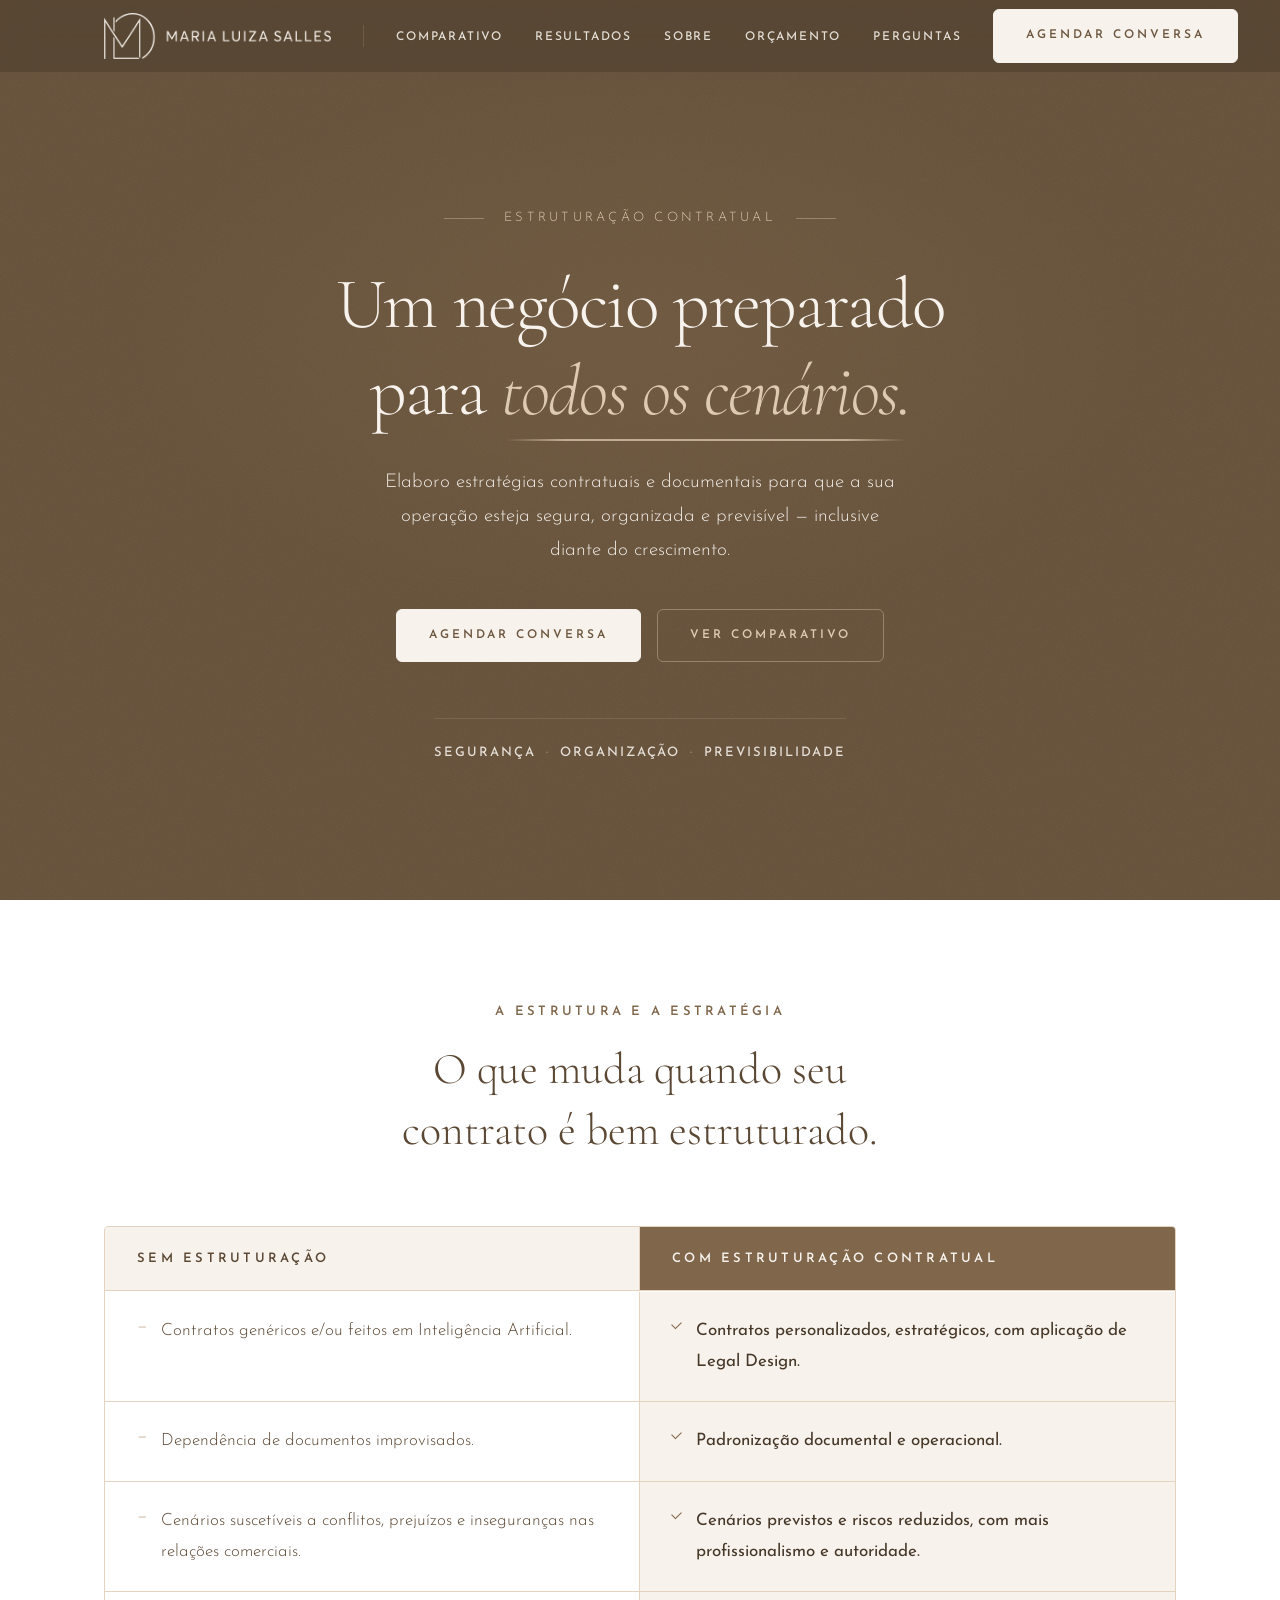
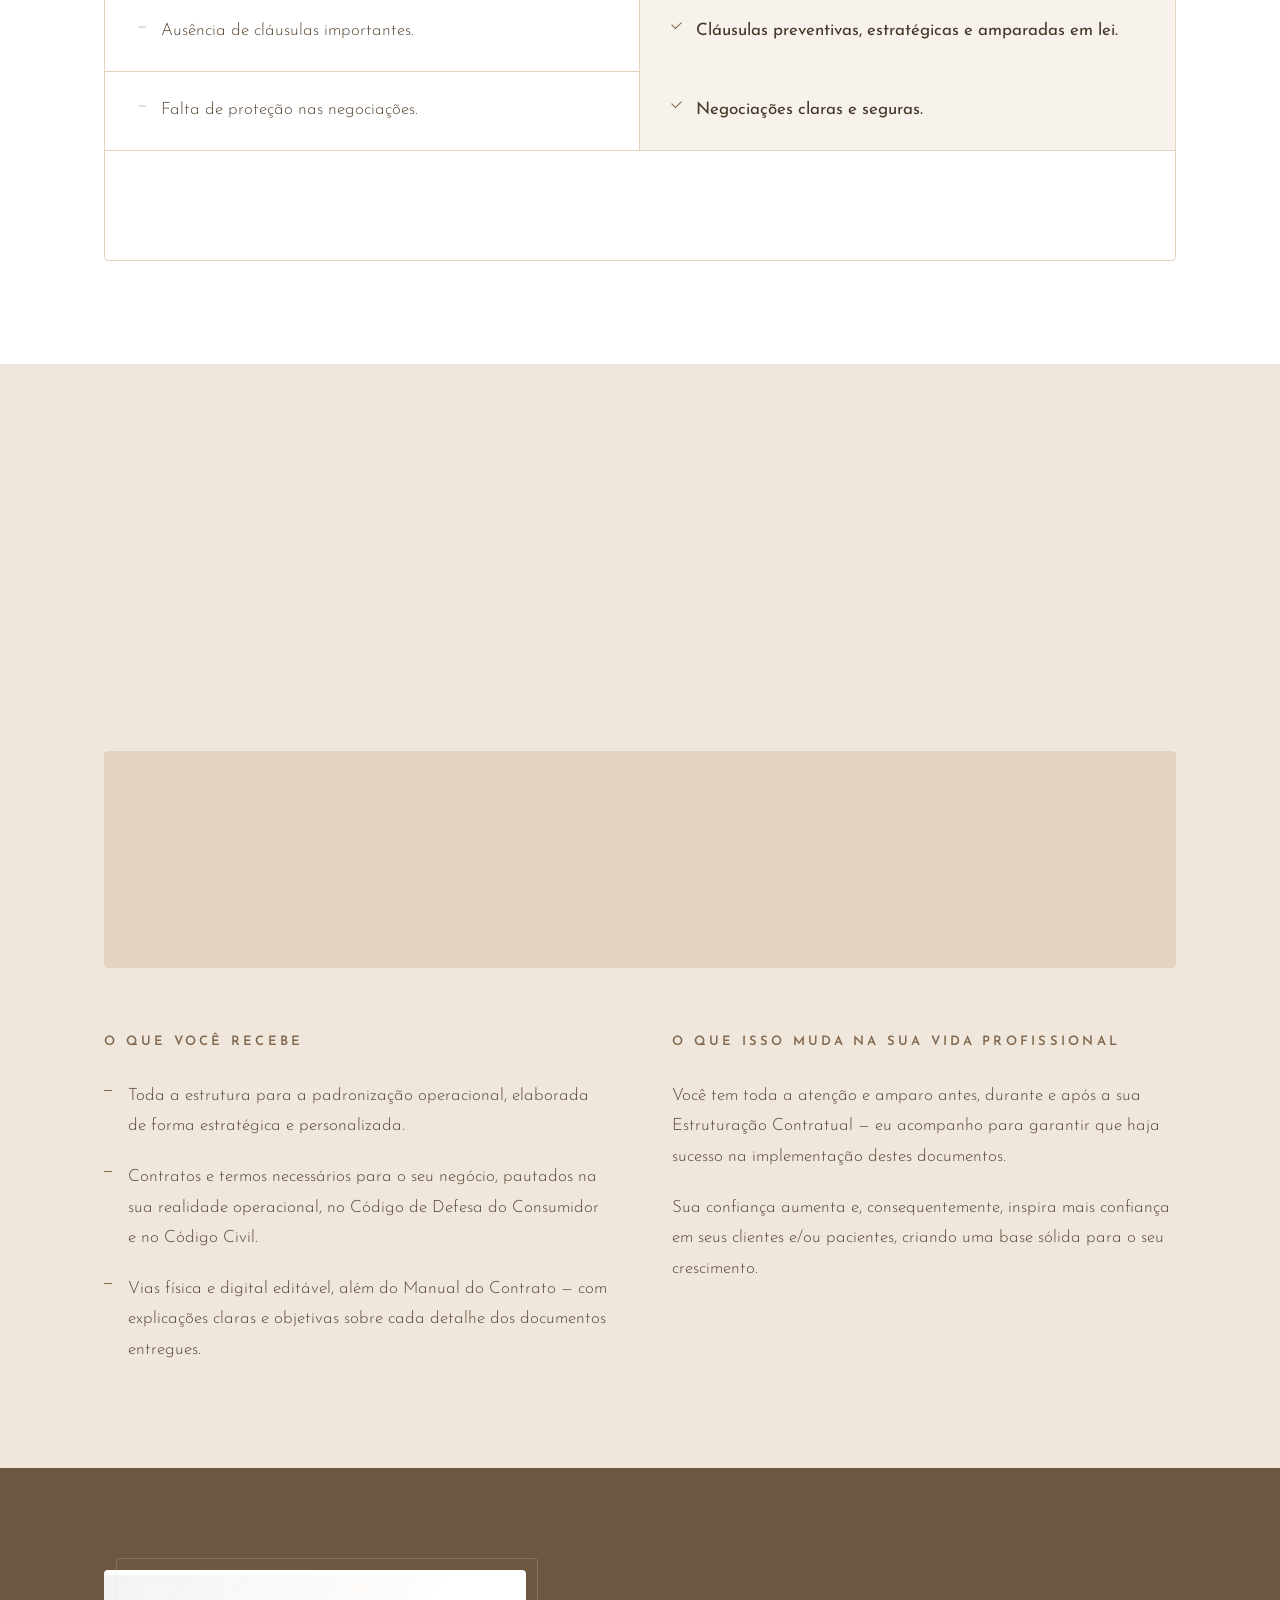
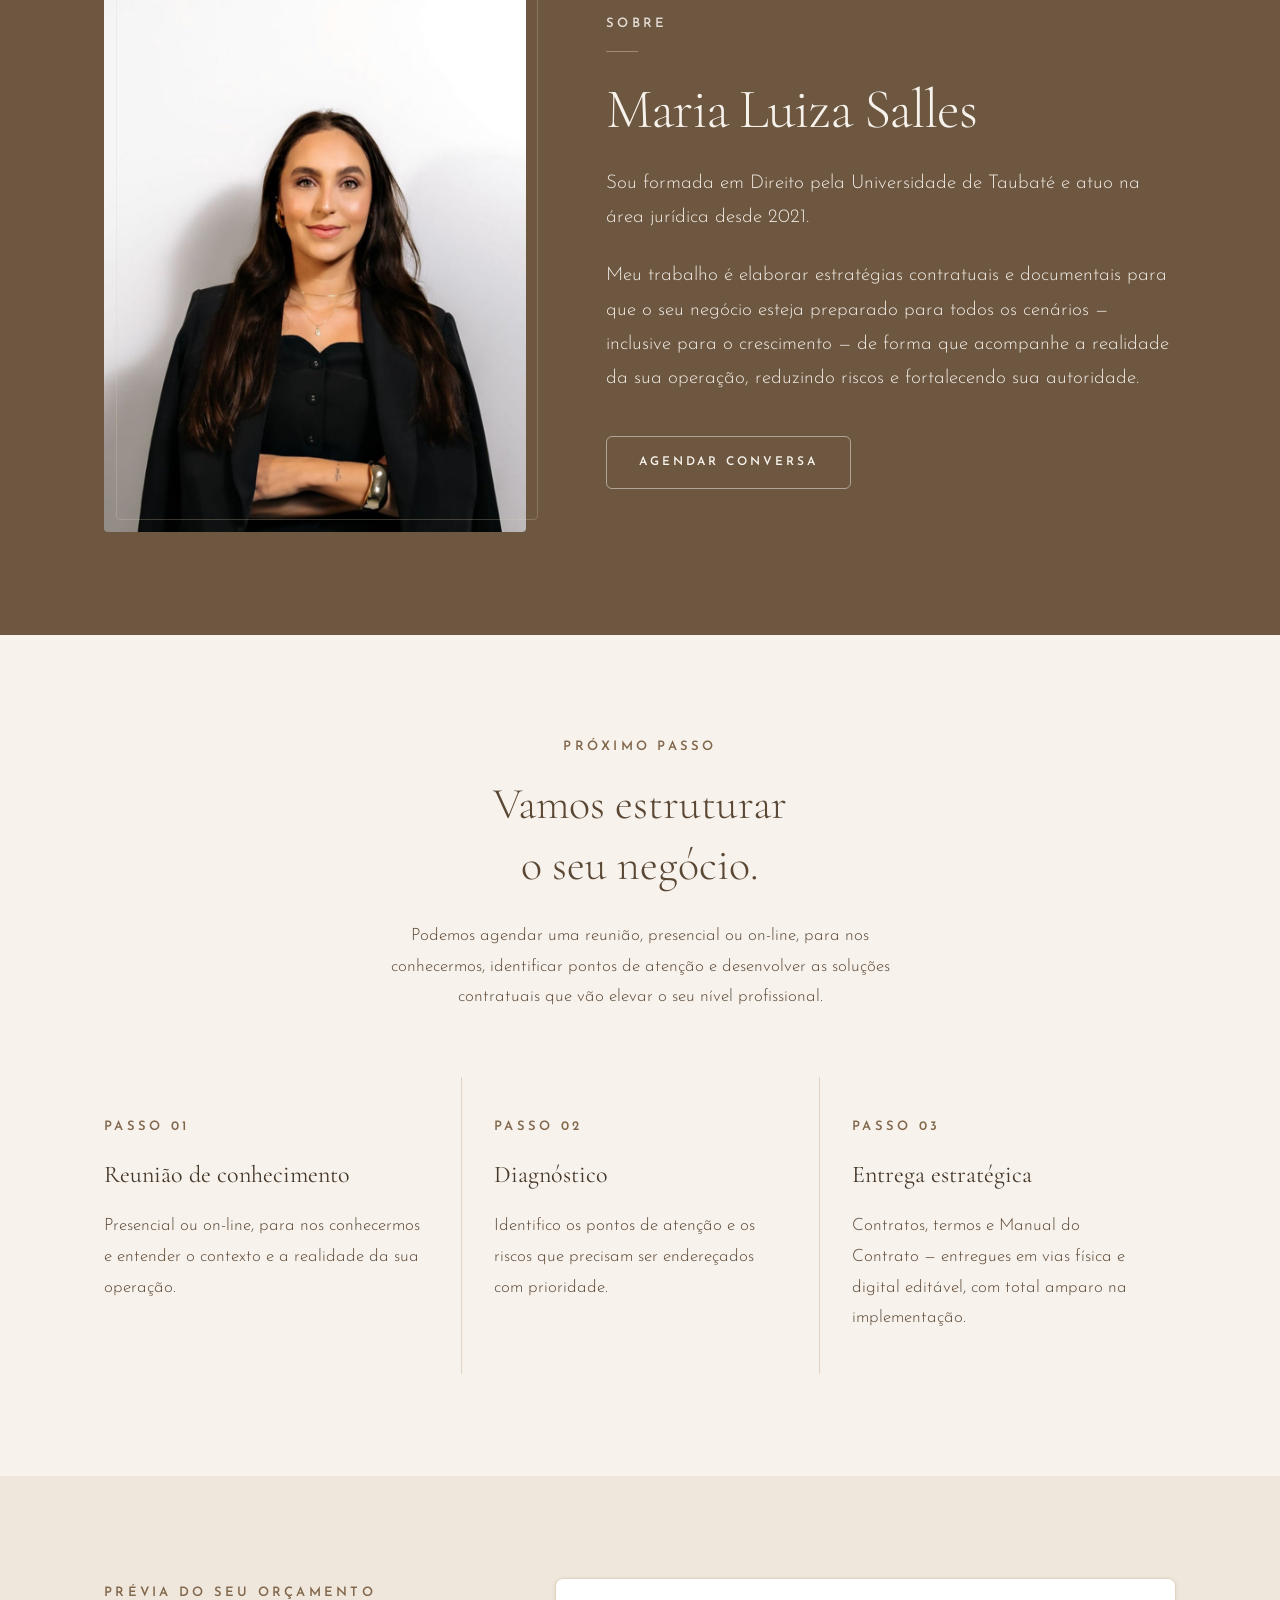
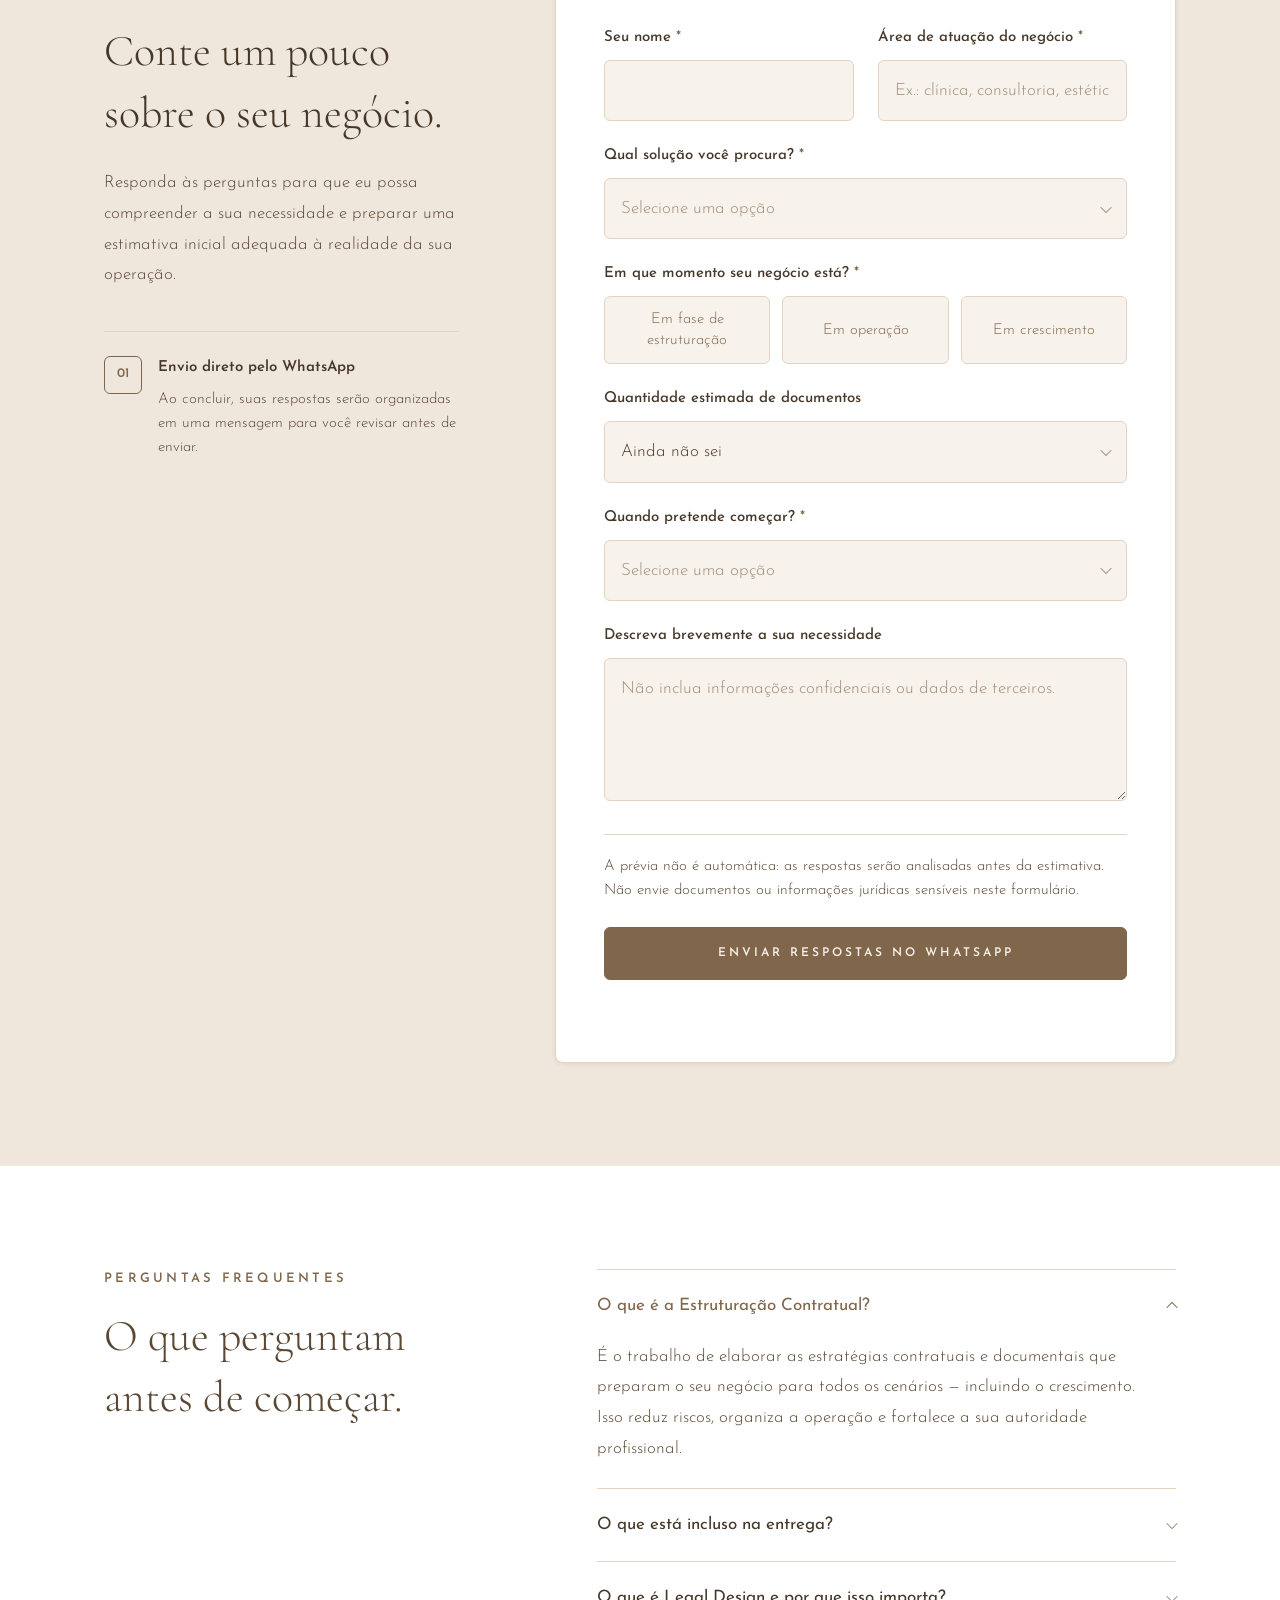
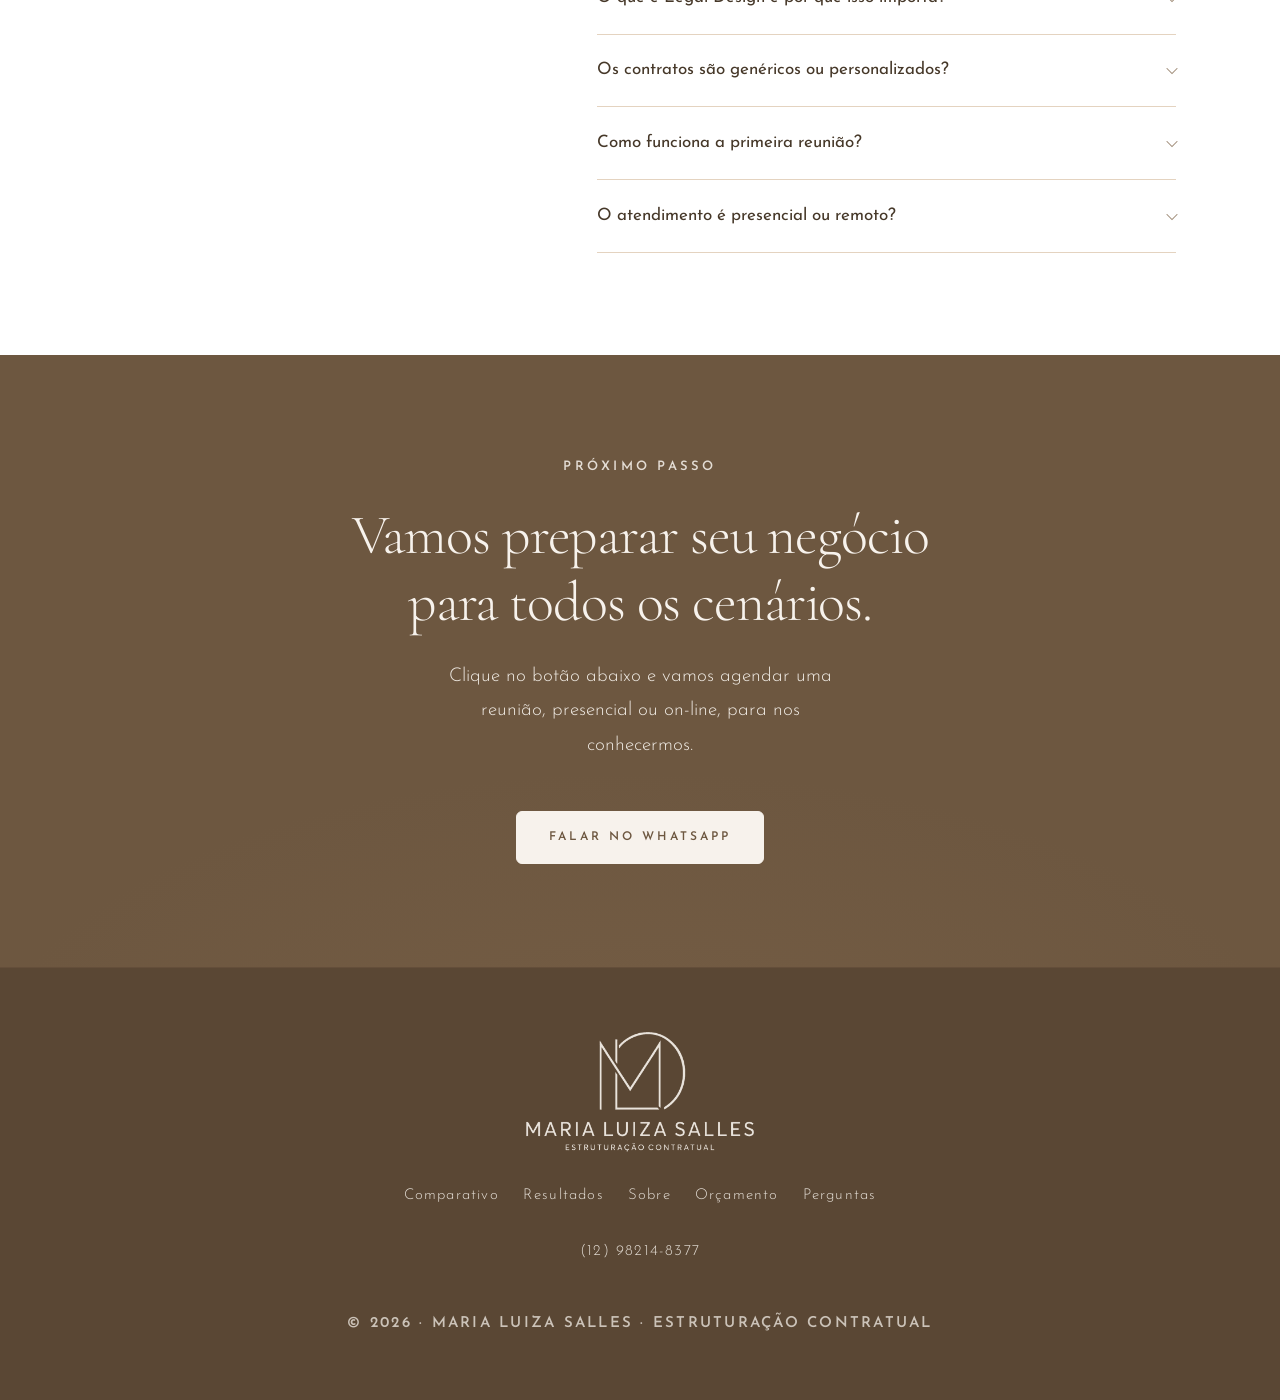
==== index.html @ e5e1109a "Update theme color in index.html, enhance CSS for better mobile navigation performance, and adjust J" ====
<!DOCTYPE html>
<html lang="pt-BR">
  <head>
    <!-- Configurações Essenciais -->
    <meta charset="UTF-8">
    <meta name="viewport" content="width=device-width, initial-scale=1.0">

    <!-- SEO -->
    <title>Maria Luiza Salles | Estruturação Contratual</title>
    <meta name="description" content="Elaboro estratégias contratuais e documentais para que o seu negócio esteja preparado para todos os cenários — com segurança, organização e previsibilidade.">
    <meta name="author" content="Maria Luiza Salles">
    <meta name="robots" content="index, follow">
    <!-- Tinge a barra do navegador no Android; acompanha o topo da página
         e é atualizada por main.js quando a nav muda de estado -->
    <meta name="theme-color" content="#64503A">
    <link rel="canonical" href="https://lsgustavo.github.io/MLS-Landing/">

    <!-- Favicon -->
    <link rel="icon" href="./favicon.ico" sizes="any">
    <link rel="icon" type="image/png" sizes="32x32" href="./assets/img/favicon-32.png">
    <link rel="apple-touch-icon" sizes="180x180" href="./apple-touch-icon.png">

    <!-- Open Graph -->
    <meta property="og:type" content="website">
    <meta property="og:locale" content="pt_BR">
    <meta property="og:site_name" content="Maria Luiza Salles">
    <meta property="og:url" content="https://lsgustavo.github.io/MLS-Landing/">
    <meta property="og:title" content="Maria Luiza Salles | Estruturação Contratual">
    <meta property="og:description" content="Segurança, organização e previsibilidade para o seu negócio.">
    <meta property="og:image" content="https://lsgustavo.github.io/MLS-Landing/assets/img/og-image.jpg">
    <meta property="og:image:width" content="1200">
    <meta property="og:image:height" content="630">
    <meta property="og:image:alt" content="Maria Luiza Salles — Estruturação Contratual">

    <!-- Twitter Cards -->
    <meta name="twitter:card" content="summary_large_image">
    <meta name="twitter:url" content="https://lsgustavo.github.io/MLS-Landing/">
    <meta name="twitter:title" content="Maria Luiza Salles | Estruturação Contratual">
    <meta name="twitter:description" content="Segurança, organização e previsibilidade para o seu negócio.">
    <meta name="twitter:image" content="https://lsgustavo.github.io/MLS-Landing/assets/img/og-image.jpg">

    <!-- Google Fonts — pré-conexão para performance -->
    <link rel="preconnect" href="https://fonts.googleapis.com">
    <link rel="preconnect" href="https://fonts.gstatic.com" crossorigin>

    <!-- CSS -->
    <link rel="stylesheet" href="./css/base.css">
    <link rel="stylesheet" href="./css/layout.css">
    <link rel="stylesheet" href="./css/sections.css">
  </head>

  <body>

    <!-- ============================================================
         NAV
    ============================================================ -->
    <header class="nav" id="nav">
      <div class="container nav__inner">

        <a href="#hero" class="nav__logo" aria-label="Maria Luiza Salles — Estruturação Contratual">
          <!-- Entre 1025px e 1279px os links e o CTA disputam espaço com o lockup,
               então apenas o monograma é exibido nessa faixa -->
          <picture class="nav__logo-img nav__logo-img--cream">
            <source media="(min-width: 1025px) and (max-width: 1279px)" srcset="./assets/img/logo-mark-cream.png" width="266" height="240">
            <img src="./assets/img/logo-lockup-cream.png" alt="Maria Luiza Salles" width="988" height="200">
          </picture>
          <picture class="nav__logo-img nav__logo-img--brown" aria-hidden="true">
            <source media="(min-width: 1025px) and (max-width: 1279px)" srcset="./assets/img/logo-mark-brown.png" width="266" height="240">
            <img src="./assets/img/logo-lockup-brown.png" alt="" width="988" height="200">
          </picture>
        </a>

        <nav class="nav__menu" id="nav-menu" aria-label="Menu principal">
          <ul class="nav__links">
            <li><a href="#comparativo" class="nav__link">Comparativo</a></li>
            <li><a href="#resultados" class="nav__link">Resultados</a></li>
            <li><a href="#sobre" class="nav__link">Sobre</a></li>
            <li><a href="#orcamento" class="nav__link">Orçamento</a></li>
            <li><a href="#faq" class="nav__link">Perguntas</a></li>
          </ul>

          <a href="https://wa.me/5512982148377" target="_blank" rel="noopener" class="btn btn--primary nav__cta">
            Agendar conversa
          </a>
        </nav>

        <button class="nav__hamburger" aria-label="Abrir menu" aria-controls="nav-menu" aria-expanded="false">
          <span></span>
          <span></span>
          <span></span>
        </button>

      </div>
    </header>


    <main>

      <!-- ============================================================
           HERO
      ============================================================ -->
      <section class="hero" id="hero">
        <div class="container hero__inner">

          <p class="hero__eyebrow">Estruturação Contratual</p>

          <h1 class="hero__heading">
            Um negócio preparado<br>
            para <em>todos os cenários.</em>
          </h1>

          <p class="hero__sub">
            Elaboro estratégias contratuais e documentais para que a sua operação
            esteja segura, organizada e previsível — inclusive diante do crescimento.
          </p>

          <div class="hero__actions">
            <a href="https://wa.me/5512982148377" target="_blank" rel="noopener" class="btn btn--primary">
              Agendar conversa
            </a>
            <a href="#comparativo" class="btn btn--ghost">Ver comparativo</a>
          </div>

          <ul class="hero__pillars">
            <li>Segurança</li>
            <li>Organização</li>
            <li>Previsibilidade</li>
          </ul>

        </div>
      </section>


      <!-- ============================================================
           COMPARATIVO — A estrutura e a estratégia
      ============================================================ -->
      <section class="compare" id="comparativo">
        <div class="container">

          <div class="section-header">
            <span class="label-upper section-header__label">A estrutura e a estratégia</span>
            <h2 class="heading-2 section-header__title">
              O que muda quando seu<br>contrato é bem estruturado.
            </h2>
          </div>

          <div class="compare-grid">

            <div class="compare-row compare-row--head">
              <div class="compare-cell compare-cell--before-head">Sem estruturação</div>
              <div class="compare-cell compare-cell--after-head">Com Estruturação Contratual</div>
            </div>

            <div class="compare-row">
              <div class="compare-cell compare-cell--before">Contratos genéricos e/ou feitos em Inteligência Artificial.</div>
              <div class="compare-cell compare-cell--after">Contratos personalizados, estratégicos, com aplicação de Legal Design.</div>
            </div>

            <div class="compare-row">
              <div class="compare-cell compare-cell--before">Dependência de documentos improvisados.</div>
              <div class="compare-cell compare-cell--after">Padronização documental e operacional.</div>
            </div>

            <div class="compare-row">
              <div class="compare-cell compare-cell--before">Cenários suscetíveis a conflitos, prejuízos e inseguranças nas relações comerciais.</div>
              <div class="compare-cell compare-cell--after">Cenários previstos e riscos reduzidos, com mais profissionalismo e autoridade.</div>
            </div>

            <div class="compare-row">
              <div class="compare-cell compare-cell--before">Ausência de cláusulas importantes.</div>
              <div class="compare-cell compare-cell--after">Cláusulas preventivas, estratégicas e amparadas em lei.</div>
            </div>

            <div class="compare-row">
              <div class="compare-cell compare-cell--before">Falta de proteção nas negociações.</div>
              <div class="compare-cell compare-cell--after">Negociações claras e seguras.</div>
            </div>

            <div class="compare-row">
              <div class="compare-cell compare-cell--before">Seu patrimônio e seu CNPJ podem se prejudicar sem uma estrutura que os garanta.</div>
              <div class="compare-cell compare-cell--after">Limites e responsabilidades estabelecidos — seu CNPJ é fortalecido.</div>
            </div>

          </div>
        </div>
      </section>


      <!-- ============================================================
           RESULTADOS — Alinhando as expectativas
      ============================================================ -->
      <section class="results" id="resultados">
        <div class="container">

          <div class="section-header">
            <span class="label-upper section-header__label">Alinhando as expectativas</span>
            <h2 class="heading-2 section-header__title">
              O que acontece quando você resolve<br>a estruturação contratual do seu negócio.
            </h2>
          </div>

          <div class="results__highlights">
            <div class="results__highlight">
              <span class="results__highlight-num">01</span>
              <p class="results__highlight-text">Você se destaca — e sua autoridade também.</p>
            </div>
            <div class="results__highlight">
              <span class="results__highlight-num">02</span>
              <p class="results__highlight-text">Previsibilidade financeira e crescimento sustentável.</p>
            </div>
          </div>

          <div class="results__grid">

            <div class="results__col">
              <span class="label-upper">O que você recebe</span>
              <ul class="results__list">
                <li>Toda a estrutura para a padronização operacional, elaborada de forma estratégica e personalizada.</li>
                <li>Contratos e termos necessários para o seu negócio, pautados na sua realidade operacional, no Código de Defesa do Consumidor e no Código Civil.</li>
                <li>Vias física e digital editável, além do Manual do Contrato — com explicações claras e objetivas sobre cada detalhe dos documentos entregues.</li>
              </ul>
            </div>

            <div class="results__col">
              <span class="label-upper">O que isso muda na sua vida profissional</span>
              <p class="body-text">
                Você tem toda a atenção e amparo antes, durante e após a sua Estruturação Contratual — eu acompanho para garantir que haja sucesso na implementação destes documentos.
              </p>
              <p class="body-text">
                Sua confiança aumenta e, consequentemente, inspira mais confiança em seus clientes e/ou pacientes, criando uma base sólida para o seu crescimento.
              </p>
            </div>

          </div>
        </div>
      </section>


      <!-- ============================================================
           SOBRE
      ============================================================ -->
      <section class="about" id="sobre">
        <div class="container about__inner">

          <div class="about__image-wrap">
            <img src="./assets/img/maria-luiza.jpg" alt="Maria Luiza Salles" class="about__img">
          </div>

          <div class="about__content">
            <span class="label-upper">Sobre</span>
            <h2 class="about__title">Maria Luiza Salles</h2>
            <p class="body-text">
              Sou formada em Direito pela Universidade de Taubaté e atuo na área jurídica desde 2021.
            </p>
            <p class="body-text">
              Meu trabalho é elaborar estratégias contratuais e documentais para que o seu negócio esteja preparado para todos os cenários — inclusive para o crescimento — de forma que acompanhe a realidade da sua operação, reduzindo riscos e fortalecendo sua autoridade.
            </p>
            <a href="https://wa.me/5512982148377" target="_blank" rel="noopener" class="btn btn--outline about__cta">
              Agendar conversa
            </a>
          </div>

        </div>
      </section>


      <!-- ============================================================
           PRÓXIMO PASSO
      ============================================================ -->
      <section class="process" id="processo">
        <div class="container">

          <div class="section-header">
            <span class="label-upper section-header__label">Próximo passo</span>
            <h2 class="heading-2 section-header__title">
              Vamos estruturar<br>o seu negócio.
            </h2>
            <p class="body-text section-header__sub">
              Podemos agendar uma reunião, presencial ou on-line, para nos conhecermos, identificar pontos de atenção e desenvolver as soluções contratuais que vão elevar o seu nível profissional.
            </p>
          </div>

          <ol class="process__steps">

            <li class="process-step">
              <span class="process-step__num label-upper">Passo 01</span>
              <h3 class="process-step__title heading-3">Reunião de conhecimento</h3>
              <p class="process-step__desc body-text">
                Presencial ou on-line, para nos conhecermos e entender o contexto e a realidade da sua operação.
              </p>
            </li>

            <li class="process-step">
              <span class="process-step__num label-upper">Passo 02</span>
              <h3 class="process-step__title heading-3">Diagnóstico</h3>
              <p class="process-step__desc body-text">
                Identifico os pontos de atenção e os riscos que precisam ser endereçados com prioridade.
              </p>
            </li>

            <li class="process-step">
              <span class="process-step__num label-upper">Passo 03</span>
              <h3 class="process-step__title heading-3">Entrega estratégica</h3>
              <p class="process-step__desc body-text">
                Contratos, termos e Manual do Contrato — entregues em vias física e digital editável, com total amparo na implementação.
              </p>
            </li>

          </ol>
        </div>
      </section>


      <!-- ============================================================
           PRÉVIA DO ORÇAMENTO
      ============================================================ -->
      <section class="estimate" id="orcamento">
        <div class="container estimate__inner">

          <div class="estimate__intro">
            <span class="label-upper">Prévia do seu orçamento</span>
            <h2 class="heading-2 estimate__title">
              Conte um pouco<br>sobre o seu negócio.
            </h2>
            <p class="body-text">
              Responda às perguntas para que eu possa compreender a sua necessidade
              e preparar uma estimativa inicial adequada à realidade da sua operação.
            </p>

            <div class="estimate__channel">
              <span class="estimate__channel-icon" aria-hidden="true">01</span>
              <div>
                <strong>Envio direto pelo WhatsApp</strong>
                <p>Ao concluir, suas respostas serão organizadas em uma mensagem para você revisar antes de enviar.</p>
              </div>
            </div>
          </div>

          <form class="estimate-form" id="estimate-form">
            <div class="estimate-form__grid">
              <div class="form-field">
                <label for="estimate-name">Seu nome <span aria-hidden="true">*</span></label>
                <input type="text" id="estimate-name" name="nome" autocomplete="name" required>
              </div>

              <div class="form-field">
                <label for="estimate-business">Área de atuação do negócio <span aria-hidden="true">*</span></label>
                <input type="text" id="estimate-business" name="negocio" placeholder="Ex.: clínica, consultoria, estética" required>
              </div>

              <div class="form-field form-field--full">
                <label for="estimate-service">Qual solução você procura? <span aria-hidden="true">*</span></label>
                <div class="select">
                  <select id="estimate-service" name="servico" required>
                    <option value="" selected disabled>Selecione uma opção</option>
                    <option>Estruturação contratual completa</option>
                    <option>Elaboração de um contrato específico</option>
                    <option>Revisão ou atualização de contrato existente</option>
                    <option>Termos, políticas ou documentos complementares</option>
                    <option>Ainda não sei — preciso de orientação</option>
                  </select>
                </div>
              </div>

              <fieldset class="form-field form-field--full">
                <legend>Em que momento seu negócio está? <span aria-hidden="true">*</span></legend>
                <div class="form-options">
                  <label class="form-option">
                    <input type="radio" name="momento" value="Em fase de estruturação" required>
                    <span>Em fase de estruturação</span>
                  </label>
                  <label class="form-option">
                    <input type="radio" name="momento" value="Em operação">
                    <span>Em operação</span>
                  </label>
                  <label class="form-option">
                    <input type="radio" name="momento" value="Em crescimento">
                    <span>Em crescimento</span>
                  </label>
                </div>
              </fieldset>

              <div class="form-field form-field--full">
                <label for="estimate-volume">Quantidade estimada de documentos</label>
                <div class="select">
                  <select id="estimate-volume" name="volume">
                    <option value="Ainda não sei" selected>Ainda não sei</option>
                    <option>1 documento</option>
                    <option>2 a 3 documentos</option>
                    <option>4 ou mais documentos</option>
                  </select>
                </div>
              </div>

              <div class="form-field form-field--full">
                <label for="estimate-deadline">Quando pretende começar? <span aria-hidden="true">*</span></label>
                <div class="select">
                  <select id="estimate-deadline" name="prazo" required>
                    <option value="" selected disabled>Selecione uma opção</option>
                    <option>O quanto antes</option>
                    <option>Nos próximos 30 dias</option>
                    <option>Nos próximos 3 meses</option>
                    <option>Estou apenas pesquisando</option>
                  </select>
                </div>
              </div>

              <div class="form-field form-field--full">
                <label for="estimate-details">Descreva brevemente a sua necessidade</label>
                <textarea id="estimate-details" name="detalhes" rows="4" maxlength="600" placeholder="Não inclua informações confidenciais ou dados de terceiros."></textarea>
              </div>
            </div>

            <p class="estimate-form__note">
              A prévia não é automática: as respostas serão analisadas antes da estimativa.
              Não envie documentos ou informações jurídicas sensíveis neste formulário.
            </p>

            <button type="submit" class="btn estimate-form__submit">
              Enviar respostas no WhatsApp
            </button>
            <p class="estimate-form__status" id="estimate-status" role="status" aria-live="polite"></p>
          </form>

        </div>
      </section>


      <!-- ============================================================
           FAQ
      ============================================================ -->
      <section class="faq" id="faq">
        <div class="container faq__inner">

          <div class="section-header section-header--left">
            <span class="label-upper section-header__label">Perguntas frequentes</span>
            <h2 class="heading-2 section-header__title">
              O que perguntam<br>antes de começar.
            </h2>
          </div>

          <div class="faq__list">

            <details class="faq-item" open>
              <summary class="faq-item__question">O que é a Estruturação Contratual?</summary>
              <p class="faq-item__answer body-text">
                É o trabalho de elaborar as estratégias contratuais e documentais que preparam o seu negócio para todos os cenários — incluindo o crescimento. Isso reduz riscos, organiza a operação e fortalece a sua autoridade profissional.
              </p>
            </details>

            <details class="faq-item">
              <summary class="faq-item__question">O que está incluso na entrega?</summary>
              <p class="faq-item__answer body-text">
                Os contratos e termos necessários para o seu negócio, pautados na sua realidade operacional, no Código de Defesa do Consumidor e no Código Civil. Você recebe as vias física e digital editável, além do Manual do Contrato — com explicações claras sobre cada detalhe dos documentos.
              </p>
            </details>

            <details class="faq-item">
              <summary class="faq-item__question">O que é Legal Design e por que isso importa?</summary>
              <p class="faq-item__answer body-text">
                Legal Design é a aplicação de clareza visual e de linguagem aos documentos jurídicos, tornando-os mais compreensíveis para quem vai assiná-los e utilizá-los no dia a dia — sem perder o rigor técnico e a proteção jurídica.
              </p>
            </details>

            <details class="faq-item">
              <summary class="faq-item__question">Os contratos são genéricos ou personalizados?</summary>
              <p class="faq-item__answer body-text">
                Personalizados. Cada documento é elaborado de forma estratégica, considerando a realidade operacional do seu negócio — nunca um modelo genérico ou gerado por Inteligência Artificial sem revisão jurídica.
              </p>
            </details>

            <details class="faq-item">
              <summary class="faq-item__question">Como funciona a primeira reunião?</summary>
              <p class="faq-item__answer body-text">
                Podemos agendar uma reunião presencial ou on-line para nos conhecermos, identificar os pontos de atenção do seu negócio e desenvolver, juntas, as soluções contratuais mais estratégicas para o seu momento.
              </p>
            </details>

            <details class="faq-item">
              <summary class="faq-item__question">O atendimento é presencial ou remoto?</summary>
              <p class="faq-item__answer body-text">
                Ambos. A reunião inicial e o acompanhamento podem ser feitos presencialmente ou de forma on-line — o que for mais conveniente para você, sem reduzir a atenção e o amparo em cada etapa do processo.
              </p>
            </details>

          </div>
        </div>
      </section>


      <!-- ============================================================
           CTA FINAL
      ============================================================ -->
      <section class="cta-final" id="contato">
        <div class="container cta-final__inner">

          <span class="label-upper cta-final__label">Próximo passo</span>
          <h2 class="cta-final__title">
            Vamos preparar seu negócio<br>para todos os cenários.
          </h2>
          <p class="cta-final__sub">
            Clique no botão abaixo e vamos agendar uma reunião, presencial ou on-line, para nos conhecermos.
          </p>

          <div class="cta-final__actions">
            <a href="https://wa.me/5512982148377" target="_blank" rel="noopener" class="btn btn--light">
              Falar no WhatsApp
            </a>
          </div>

        </div>
      </section>

    </main>


    <!-- ============================================================
         FOOTER
    ============================================================ -->
    <footer class="footer">
      <div class="container footer__inner">

        <div class="footer__brand">
          <img src="./assets/img/logo-stacked-cream.png" alt="Maria Luiza Salles — Estruturação Contratual" width="798" height="420" class="footer__logo">
        </div>

        <nav class="footer__nav" aria-label="Rodapé">
          <a href="#comparativo" class="footer__link">Comparativo</a>
          <a href="#resultados" class="footer__link">Resultados</a>
          <a href="#sobre" class="footer__link">Sobre</a>
          <a href="#orcamento" class="footer__link">Orçamento</a>
          <a href="#faq" class="footer__link">Perguntas</a>
        </nav>

        <div class="footer__contact">
          <a href="https://wa.me/5512982148377" target="_blank" rel="noopener" class="footer__link">
            (12) 98214-8377
          </a>
        </div>

        <p class="footer__copy label-upper">
          © 2026 · Maria Luiza Salles · Estruturação Contratual
        </p>

      </div>
    </footer>

    <script src="./js/main.js"></script>
  </body>
</html>
---- css/base.css ----
/* ============================================================
   MLS — Maria Luiza Salles | Identidade Visual
   Estruturação Contratual
   ============================================================ */

@import url('https://fonts.googleapis.com/css2?family=Cormorant+Garamond:ital,wght@0,300;0,400;0,500;0,600;1,300;1,400;1,500&family=Josefin+Sans:wght@100;200;300;400;600&display=swap');

/* ============================================================
   Tokens de Design — Variáveis CSS
   ============================================================ */
:root {

  /* ============================================================
     PALETA DA MARCA — fonte única de verdade
     Somente duas cores cromáticas existem no projeto:
       #80664B (marrom)  e  #DEC9B2 (bege)
     Todos os demais tons são mesclas dessas duas com branco/preto
     puros, mantendo o matiz da marca (~31°) em toda a escala.
     ============================================================ */
  --brand-brown: #80664B; /* exato — da identidade visual */
  --brand-beige: #DEC9B2; /* exato — da identidade visual */

  /* Canais RGB para composições translúcidas — rgb(var(--x) / alpha) */
  --rgb-brown:      128 102 75;  /* #80664B */
  --rgb-beige:      222 201 178; /* #DEC9B2 */
  --rgb-brown-700:   70  56 41;  /* marrom 55% — sombras e véus */
  --rgb-beige-50:   247 242 236; /* bege 25% + branco   */

  /* Escala do marrom — concentrada em torno de #80664B, como na
     identidade. As superfícies ficam entre 70% e 100% do marrom, em vez
     de descerem até quase preto, onde o arredondamento perde o matiz. */
  --brown-700: #463829; /* marrom 55% — texto sobre fundo claro */
  --brown-600: #5A4734; /* marrom 70% — texto secundário e rodapé */
  --brown-500: #64503A; /* marrom 78% — hero */
  --brown-450: #6D5740; /* marrom 85% — sobre e CTA final */
  --brown-400: var(--brand-brown);
  --brown-300: #8A7259; /* marrom +  8% branco */
  --brown-200: #A08C78; /* marrom + 25% branco */

  /* Escala do bege — mesclas com branco e com o marrom da marca */
  --beige-400: #C2AB93; /* bege 70% + marrom 30% */
  --beige-300: var(--brand-beige);
  --beige-200: #E4D3C0; /* bege + 18% branco */
  --beige-100: #F0E7DC; /* bege + 55% branco */
  --beige-50:  #F7F2EC; /* bege + 75% branco */

  /* --- Tokens de Cor (apontam para a escala acima) --- */
  --color-primary:        var(--brown-400); /* #80664B exato */
  --color-primary-dark:   var(--brown-450);
  --color-primary-light:  var(--brown-200);

  --color-secondary:      var(--beige-300); /* #DEC9B2 exato */
  --color-secondary-dark: var(--beige-400);
  --color-secondary-light:var(--beige-50);

  --color-white:          #FFFFFF;
  --color-off-white:      var(--beige-50);
  --color-dark:           var(--brown-600); /* rodapé */
  --color-deep:           var(--brown-500); /* hero */

  /* --- Cores Semânticas --- */
  --color-bg:             var(--beige-50);
  --color-bg-alt:         var(--beige-100);
  --color-surface:        var(--color-white);
  --color-border:         var(--beige-200);

  --color-text:           var(--brown-700); /* 10.1:1 sobre o fundo claro */
  --color-text-muted:     var(--brown-600); /* secundário, 7.9:1 sobre o fundo */
  --color-text-inverse:   var(--beige-50);  /* sobre fundos escuros */

  --color-accent:         var(--color-primary);
  --color-accent-hover:   var(--color-primary-dark);

  /* --- Tipografia — Famílias --- */
  --font-serif:    'Cormorant Garamond', Georgia, serif; /* Títulos — autoridade e elegância jurídica */
  --font-sans:     'Josefin Sans', 'Helvetica Neue', sans-serif; /* Corpo, labels, nav — replica o logo */

  /* --- Tipografia — Escala de tamanhos (fluid) --- */
  /* Rótulos de botão e navegação: mantidos compactos para não estourar
     a navbar, que já opera no limite de largura */
  --text-ui:    clamp(0.70rem, 1.5vw, 0.75rem);    /* 11–12px */

  --text-xs:    clamp(0.75rem, 1.6vw, 0.8125rem);  /* 12–13px */
  --text-sm:    clamp(0.875rem, 1.9vw, 0.9375rem); /* 14–15px */
  --text-base:  clamp(1rem, 2.1vw, 1.0625rem);     /* 16–17px */
  --text-md:    clamp(1.0625rem, 2.3vw, 1.1875rem);/* 17–19px */
  --text-lg:    clamp(1.15rem, 2.5vw, 1.25rem);  /* 18–20px */
  --text-xl:    clamp(1.35rem, 3vw,   1.5rem);   /* 22–24px */
  --text-2xl:   clamp(1.75rem, 4vw,   2rem);     /* 28–32px */
  --text-3xl:   clamp(2.25rem, 5vw,   2.75rem);  /* 36–44px */
  --text-4xl:   clamp(2.75rem, 6vw,   3.5rem);   /* 44–56px */
  --text-5xl:   clamp(3.25rem, 7.5vw, 4.5rem);   /* 52–72px */

  /* --- Tipografia — Pesos --- */
  --weight-light:    300;
  --weight-regular:  400;
  --weight-medium:   500;
  --weight-semibold: 600;

  /* --- Tipografia — Espaçamento de letras --- */
  --tracking-tight:  -0.02em;
  --tracking-normal:  0;
  --tracking-wide:    0.08em;
  --tracking-wider:   0.15em;
  --tracking-widest:  0.25em;

  /* --- Tipografia — Altura de linha --- */
  --leading-tight:   1.2;
  --leading-snug:    1.4;
  --leading-normal:  1.6;
  --leading-relaxed: 1.8;

  /* --- Espaçamento (escala 4px) --- */
  --space-1:   0.25rem;  /*  4px */
  --space-2:   0.5rem;   /*  8px */
  --space-3:   0.75rem;  /* 12px */
  --space-4:   1rem;     /* 16px */
  --space-5:   1.25rem;  /* 20px */
  --space-6:   1.5rem;   /* 24px */
  --space-8:   2rem;     /* 32px */
  --space-10:  2.5rem;   /* 40px */
  --space-12:  3rem;     /* 48px */
  --space-16:  4rem;     /* 64px */
  --space-20:  5rem;     /* 80px */
  --space-24:  6rem;     /* 96px */
  --space-32:  8rem;     /* 128px */

  /* --- Bordas --- */
  --radius-sm:   6px;
  --radius-md:   4px;
  --radius-lg:   8px;
  --radius-full: 9999px;

  --border-thin:   1px solid var(--color-border);
  --border-medium: 2px solid var(--color-border);
  --border-accent: 1px solid var(--color-primary);

  /* --- Sombras --- */
  --shadow-sm:  0 1px 4px   rgb(var(--rgb-brown-700) / 0.10);
  --shadow-md:  0 4px 16px  rgb(var(--rgb-brown-700) / 0.14);
  --shadow-lg:  0 12px 40px rgb(var(--rgb-brown-700) / 0.18);
  --shadow-xl:  0 24px 64px rgb(var(--rgb-brown-700) / 0.22);

  /* --- Transições --- */
  --transition-fast:   150ms ease;
  --transition-base:   300ms ease;
  --transition-slow:   500ms ease;
  --transition-smooth: 600ms cubic-bezier(0.25, 0.46, 0.45, 0.94);

  /* --- Layout --- */
  --container-sm:   640px;
  --container-md:   768px;
  --container-lg:   1024px;
  --container-xl:   1200px;
  --container-2xl:  1400px;

  --section-padding-y: clamp(var(--space-16), 8vw, var(--space-32));
  --section-padding-x: clamp(var(--space-6),  5vw, var(--space-16));

  /* --- Z-Index --- */
  --z-base:    0;
  --z-raised:  10;
  --z-overlay: 100;
  --z-modal:   200;
  --z-nav:     300;
  --z-toast:   400;
}

/* ============================================================
   Reset Minimalista
   ============================================================ */
*, *::before, *::after {
  box-sizing: border-box;
  margin: 0;
  padding: 0;
}

html {
  font-size: 16px;
  scroll-behavior: smooth;
  -webkit-font-smoothing: antialiased;
  -moz-osx-font-smoothing: grayscale;
  text-rendering: optimizeLegibility;
}

body {
  font-family: var(--font-sans);
  font-size: var(--text-base);
  font-weight: var(--weight-light); /* Josefin Sans tem mais presença no weight 300 */
  line-height: var(--leading-normal);
  color: var(--color-text);
  background-color: var(--color-bg);
}

img, video, svg {
  display: block;
  max-width: 100%;
}

a {
  color: inherit;
  text-decoration: none;
}

ul, ol {
  list-style: none;
}

button, input, textarea, select {
  font: inherit;
  border: none;
  outline: none;
  background: none;
  cursor: pointer;
}

/* ============================================================
   Classes Tipográficas Utilitárias
   ============================================================ */

.heading-display {
  font-family: var(--font-serif);
  font-size: var(--text-5xl);
  font-weight: var(--weight-light);
  line-height: var(--leading-tight);
  letter-spacing: var(--tracking-tight);
  color: var(--color-text);
}

.heading-1 {
  font-family: var(--font-serif);
  font-size: var(--text-4xl);
  font-weight: var(--weight-light);
  line-height: var(--leading-tight);
  letter-spacing: var(--tracking-tight);
  color: var(--color-text);
}

.heading-2 {
  font-family: var(--font-serif);
  font-size: var(--text-3xl);
  font-weight: var(--weight-light);
  line-height: var(--leading-snug);
  color: var(--color-text);
}

.heading-3 {
  font-family: var(--font-serif);
  font-size: var(--text-2xl);
  font-weight: var(--weight-regular);
  line-height: var(--leading-snug);
  color: var(--color-text);
}

/* Labels em caixa alta — estilo marca */
.label-upper {
  font-family: var(--font-sans);
  font-size: var(--text-xs);
  font-weight: var(--weight-semibold);
  letter-spacing: var(--tracking-widest);
  text-transform: uppercase;
  color: var(--color-primary);
}

.body-text {
  font-family: var(--font-sans);
  font-size: var(--text-base);
  font-weight: var(--weight-light);
  line-height: var(--leading-relaxed);
  color: var(--color-text-muted);
}

/* ============================================================
   Utilitários de Cor
   ============================================================ */
.bg-primary    { background-color: var(--color-primary); }
.bg-secondary  { background-color: var(--color-secondary); }
.bg-surface    { background-color: var(--color-surface); }
.bg-alt        { background-color: var(--color-bg-alt); }

.text-primary  { color: var(--color-primary); }
.text-muted    { color: var(--color-text-muted); }
.text-inverse  { color: var(--color-text-inverse); }


/* ============================================================
   Animações de Entrada (Reveal)
   Fade + leve elevação ao entrar na viewport — discreto e elegante
   ============================================================ */
.reveal {
  opacity: 0;
  transform: translateY(28px);
  transition: opacity 900ms cubic-bezier(0.16, 1, 0.3, 1),
              transform 900ms cubic-bezier(0.16, 1, 0.3, 1);
  will-change: opacity, transform;
}

.reveal--left  { transform: translateX(-32px); }
.reveal--right { transform: translateX(32px); }

.reveal.is-visible {
  opacity: 1;
  transform: none;
}

/* Entrada do hero — imediata ao carregar, sem esperar scroll */
.hero__eyebrow,
.hero__heading,
.hero__sub,
.hero__actions,
.hero__pillars {
  opacity: 0;
  transform: translateY(18px);
  animation: hero-reveal 900ms cubic-bezier(0.16, 1, 0.3, 1) forwards;
}

.hero__eyebrow { animation-delay: 120ms; }
.hero__heading { animation-delay: 260ms; }
.hero__sub     { animation-delay: 420ms; }
.hero__actions { animation-delay: 560ms; }
.hero__pillars { animation-delay: 680ms; }

@keyframes hero-reveal {
  to { opacity: 1; transform: none; }
}

@media (prefers-reduced-motion: reduce) {
  .reveal {
    opacity: 1;
    transform: none;
    transition: none;
  }

  .hero__eyebrow,
  .hero__heading,
  .hero__sub,
  .hero__actions,
  .hero__pillars {
    opacity: 1;
    transform: none;
    animation: none;
  }
}
---- css/layout.css ----
/* ============================================================
   MLS — Layout: Container, Grid, Botões, Nav base
   ============================================================ */

/* ---- Container ---- */
.container {
  width: 100%;
  max-width: var(--container-xl);
  margin-inline: auto;
  padding-inline: var(--section-padding-x);
}

.container--sm  { max-width: var(--container-sm); }
.container--md  { max-width: var(--container-md); }
.container--lg  { max-width: var(--container-lg); }
.container--2xl { max-width: var(--container-2xl); }

/* ---- Seções ---- */
section {
  padding-block: var(--section-padding-y);
}

/* ---- Section Header (reutilizável) ---- */
.section-header {
  text-align: center;
  max-width: 640px;
  margin-inline: auto;
  margin-bottom: var(--space-16);
}

.section-header--left {
  text-align: left;
  margin-inline: 0;
}

.section-header__label {
  display: block;
  margin-bottom: var(--space-4);
}

.section-header__title {
  margin-bottom: var(--space-6);
  color: var(--color-dark);
}

.section-header__sub {
  max-width: 520px;
  margin-inline: auto;
}

.section-header--left .section-header__sub {
  margin-inline: 0;
}

/* ---- Botões ---- */
.btn {
  display: inline-flex;
  align-items: center;
  justify-content: center;
  gap: var(--space-2);
  padding: var(--space-4) var(--space-8);
  font-family: var(--font-sans);
  font-size: var(--text-ui);
  font-weight: var(--weight-semibold);
  letter-spacing: var(--tracking-widest);
  text-transform: uppercase;
  border-radius: var(--radius-sm);  /* Quadrado, com leve raio — suaviza sem perder o tom sóbrio */
  transition: background-color var(--transition-base),
              color var(--transition-base),
              border-color var(--transition-base),
              box-shadow var(--transition-base);
  white-space: nowrap;
  cursor: pointer;
}

/* Primário — creme sobre marrom (herói escuro) */
.btn--primary {
  background-color: var(--color-secondary-light);
  color: var(--color-primary-dark);
  border: 1px solid var(--color-secondary-light);
}

.btn--primary:hover {
  background-color: var(--color-white);
  border-color: var(--color-white);
  box-shadow: 0 4px 20px rgb(var(--rgb-brown-700) / 0.3);
}

/* Ghost — contorno creme, fundo transparente (herói escuro) */
.btn--ghost {
  background-color: transparent;
  color: var(--color-secondary);
  border: 1px solid rgb(var(--rgb-beige) / 0.4);
}

.btn--ghost:hover {
  background-color: rgb(var(--rgb-beige-50) / 0.1);
  border-color: var(--color-secondary);
}

/* Outline escuro — para fundos claros */
.btn--outline {
  background-color: transparent;
  color: var(--color-primary);
  border: 1px solid var(--color-primary);
}

.btn--outline:hover {
  background-color: var(--color-secondary-light);
}

/* Light — CTA sobre fundo escuro */
.btn--light {
  background-color: var(--color-secondary-light);
  color: var(--color-primary-dark);
  border: 1px solid var(--color-secondary-light);
}

.btn--light:hover {
  background-color: var(--color-white);
  border-color: var(--color-white);
  box-shadow: 0 4px 20px rgb(var(--rgb-brown-700) / 0.25);
}

/* Ghost light — para fundos escuros */
.btn--ghost-light {
  background-color: transparent;
  color: var(--color-secondary-light);
  border: 1px solid rgb(var(--rgb-beige-50) / 0.3);
}

.btn--ghost-light:hover {
  background-color: rgb(var(--rgb-beige-50) / 0.08);
  border-color: rgb(var(--rgb-beige-50) / 0.6);
}

/* ---- Divisor decorativo ---- */
.divider {
  width: 48px;
  height: 1px;
  background-color: var(--color-border);
  margin-inline: auto;
  margin-block: var(--space-8);
}

.divider--left {
  margin-inline: 0;
}
---- css/sections.css ----
/* ============================================================
   MLS — Sections
   Ritmo visual: HERO ESCURO → branco → creme → SOBRE ESCURO → branco → creme → CTA PROFUNDO → footer
   ============================================================ */


/* ============================================================
   NAV
   Ofuscado sobre o hero escuro; torna-se sólido claro ao rolar
   ============================================================ */
.nav {
  position: fixed;
  top: 0;
  left: 0;
  right: 0;
  z-index: var(--z-nav);
  background-color: rgb(var(--rgb-brown-700) / 0.45);
  backdrop-filter: blur(16px);
  -webkit-backdrop-filter: blur(16px);
  border-bottom: 1px solid rgb(var(--rgb-beige) / 0.1);
  /* Isola a barra em uma camada de composição própria: sem isso o Chrome
     no Android a repinta em pedaços durante a rolagem */
  transform: translateZ(0);
  transition: background-color var(--transition-smooth),
              border-color var(--transition-smooth),
              box-shadow var(--transition-smooth);
}

.nav.is-scrolled {
  background-color: rgb(var(--rgb-beige-50) / 0.97);
  backdrop-filter: blur(14px);
  -webkit-backdrop-filter: blur(14px);
  border-bottom-color: var(--color-border);
  box-shadow: 0 1px 20px rgb(var(--rgb-brown-700) / 0.07);
}

/* Em telas de toque o desfoque do backdrop é a origem da barra cortada no
   Android — ele obriga o navegador a reamostrar o fundo a cada quadro de
   rolagem. Fundos opacos entregam o mesmo resultado visual sem depender
   do backdrop: o tom escuro é o próprio marrom do hero, e o claro é o
   creme do corpo, então a barra continua contínua com a página. */
@media (hover: none), (max-width: 1024px) {
  .nav,
  .nav.is-scrolled {
    backdrop-filter: none;
    -webkit-backdrop-filter: none;
  }

  .nav {
    background-color: var(--color-deep);
  }

  .nav.is-scrolled {
    background-color: var(--color-bg);
  }
}

.nav__inner {
  display: flex;
  align-items: center;
  justify-content: space-between;
  gap: var(--space-8);
  height: 72px;
}

.nav__logo {
  flex-shrink: 0;
  position: relative;
  display: block;
}

/* Os PNGs têm recorte justo, então a altura declarada é a do desenho */
.nav__logo-img {
  display: block;
  height: 46px;
  transition: opacity var(--transition-smooth);
}

.nav__logo-img img {
  height: 100%;
  width: auto;
  object-fit: contain;
}

/* Duas versões pré-coloridas (PNG com fundo transparente) em crossfade —
   evita o uso de filter: invert() sobre JPEG opaco, que apaga o desenho */
.nav__logo-img--brown {
  position: absolute;
  top: 0;
  left: 0;
  opacity: 0;
}

.nav.is-scrolled .nav__logo-img--cream {
  opacity: 0;
}

.nav.is-scrolled .nav__logo-img--brown {
  opacity: 1;
}

.nav__menu {
  display: flex;
  align-items: center;
  gap: var(--space-8);
}

/* Divisor discreto entre a marca e os itens de navegação */
.nav__menu::before {
  content: '';
  flex-shrink: 0;
  width: 1px;
  height: 22px;
  background-color: rgb(var(--rgb-beige) / 0.16);
  transition: background-color var(--transition-smooth);
}

.nav.is-scrolled .nav__menu::before {
  background-color: rgb(var(--rgb-brown) / 0.22);
}

.nav__links {
  display: flex;
  align-items: center;
  gap: var(--space-8);
}

.nav__link {
  font-size: var(--text-ui);
  font-weight: var(--weight-medium);
  letter-spacing: var(--tracking-wider);
  text-transform: uppercase;
  color: rgb(var(--rgb-beige-50) / 0.88);
  transition: color var(--transition-fast);
  white-space: nowrap;
}

.nav__link:hover {
  color: var(--color-secondary);
}

.nav.is-scrolled .nav__link {
  color: var(--color-text-muted);
}

.nav.is-scrolled .nav__link:hover {
  color: var(--color-primary);
}

.nav__cta {
  flex-shrink: 0;
}

/* Sobre fundo claro (após rolar), inverte para contorno marrom —
   evita botão creme sobre fundo quase branco (contraste insuficiente) */
.nav.is-scrolled .nav__cta {
  background-color: transparent !important;
  color: var(--color-primary) !important;
  border-color: var(--color-primary) !important;
}

.nav.is-scrolled .nav__cta:hover {
  background-color: var(--color-secondary-light) !important;
  box-shadow: none !important;
}

.nav__hamburger {
  display: none;
  flex-direction: column;
  gap: 5px;
  padding: var(--space-2);
}

.nav__hamburger span {
  display: block;
  width: 22px;
  height: 1px;
  background-color: var(--color-secondary-light);
  transition: transform var(--transition-base), opacity var(--transition-base);
}

.nav.is-scrolled .nav__hamburger span {
  background-color: var(--color-primary);
}


/* ============================================================
   HERO — Fundo escuro, impacto imediato
   ============================================================ */
.hero {
  min-height: 100svh;
  display: flex;
  align-items: center;
  padding-top: calc(72px + var(--space-20));
  padding-bottom: var(--space-20);
  background-color: var(--color-deep);
  position: relative;
  overflow: hidden;
}

/* Textura de grão sutil — acabamento premium tipo papel/filme,
   sem formar um padrão geométrico perceptível */
.hero::before {
  content: '';
  position: absolute;
  inset: 0;
  background-image: url("data:image/svg+xml;charset=UTF-8,%3Csvg xmlns='http://www.w3.org/2000/svg' width='180' height='180'%3E%3Cfilter id='n'%3E%3CfeTurbulence type='fractalNoise' baseFrequency='0.85' numOctaves='2' stitchTiles='stitch'/%3E%3CfeColorMatrix type='matrix' values='0 0 0 0 0.87  0 0 0 0 0.79  0 0 0 0 0.70  0 0 0 0.35 0'/%3E%3C/filter%3E%3Crect width='100%25' height='100%25' filter='url(%23n)'/%3E%3C/svg%3E");
  background-size: 180px 180px;
  opacity: 0.5;
  mix-blend-mode: soft-light;
  pointer-events: none;
}

/* Glow único, discreto, centralizado atrás do título — sem "blobs"
   e sem faixas de transição que possam interferir no conteúdo abaixo */
.hero::after {
  content: '';
  position: absolute;
  inset: 0;
  background: radial-gradient(ellipse 55% 42% at 50% 38%, rgb(var(--rgb-brown) / 0.35) 0%, transparent 72%);
  pointer-events: none;
}

.hero__inner {
  position: relative;
  z-index: var(--z-raised);
  display: flex;
  flex-direction: column;
  align-items: center;
  text-align: center;
  gap: var(--space-6);
  max-width: var(--container-md);
}

/* Eyebrow — texto com linhas flanqueantes, estilo tipográfico clássico */
.hero__eyebrow {
  display: flex;
  align-items: center;
  gap: var(--space-5);
  font-family: var(--font-sans);
  font-size: var(--text-xs);
  font-weight: var(--weight-light);
  letter-spacing: var(--tracking-widest);
  text-transform: uppercase;
  color: var(--brand-beige);
  margin-bottom: var(--space-2);
}

.hero__eyebrow::before,
.hero__eyebrow::after {
  content: '';
  display: block;
  width: 40px;
  height: 1px;
  background-color: rgb(var(--rgb-beige) / 0.4);
  flex-shrink: 0;
}

.hero__heading {
  font-family: var(--font-serif);
  font-size: var(--text-5xl);
  font-weight: var(--weight-light);
  line-height: var(--leading-tight);
  letter-spacing: var(--tracking-tight);
  color: var(--color-secondary-light);
}

.hero__heading em {
  font-style: italic;
  color: var(--brand-beige); /* #DEC9B2 exato — contrasta com o creme do título */
  position: relative;
  display: inline-block;
}

/* Traço decorativo abaixo do destaque — reforça a ênfase sem poluir */
.hero__heading em::after {
  content: '';
  position: absolute;
  left: 1%;
  right: 1%;
  bottom: -0.1em;
  height: 2px;
  background: linear-gradient(90deg,
    transparent,
    rgb(var(--rgb-beige) / 0.75) 15%,
    rgb(var(--rgb-beige) / 0.75) 85%,
    transparent);
}

.hero__sub {
  font-size: var(--text-md);
  font-weight: var(--weight-light);
  line-height: var(--leading-relaxed);
  color: rgb(var(--rgb-beige-50) / 0.94);
  max-width: 520px;
  margin-top: var(--space-2);
}

.hero__actions {
  display: flex;
  align-items: center;
  gap: var(--space-4);
  flex-wrap: wrap;
  justify-content: center;
  margin-top: var(--space-4);
}

/* Pilares — Segurança / Organização / Previsibilidade */
.hero__pillars {
  display: flex;
  align-items: center;
  gap: var(--space-6);
  margin-top: var(--space-8);
  padding-top: var(--space-6);
  border-top: 1px solid rgb(var(--rgb-beige) / 0.15);
  font-size: var(--text-xs);
  font-weight: var(--weight-medium);
  letter-spacing: var(--tracking-wider);
  text-transform: uppercase;
  color: rgb(var(--rgb-beige-50) / 0.88);
}

.hero__pillars li {
  position: relative;
}

.hero__pillars li:not(:last-child)::after {
  content: '·';
  position: absolute;
  right: calc(-1 * var(--space-6) / 2 - 2px);
  color: rgb(var(--rgb-beige) / 0.5);
}


/* ============================================================
   COMPARATIVO — Antes / Depois
   ============================================================ */
.compare {
  background-color: var(--color-surface);
}

.compare-grid {
  display: flex;
  flex-direction: column;
  border: 1px solid var(--color-border);
  border-radius: var(--radius-md);
  overflow: hidden;
}

.compare-row {
  display: grid;
  grid-template-columns: 1fr 1fr;
}

.compare-row:not(:last-child) {
  border-bottom: 1px solid var(--color-border);
}

.compare-cell {
  padding: var(--space-6) var(--space-8);
  font-size: var(--text-base);
  line-height: var(--leading-relaxed);
}

.compare-cell:first-child {
  border-right: 1px solid var(--color-border);
}

/* Cabeçalho da tabela */
.compare-row--head .compare-cell--before-head,
.compare-row--head .compare-cell--after-head {
  padding: var(--space-5) var(--space-8);
  font-family: var(--font-sans);
  font-size: var(--text-xs);
  font-weight: var(--weight-semibold);
  letter-spacing: var(--tracking-widest);
  text-transform: uppercase;
}

.compare-row--head .compare-cell--before-head {
  border-right: 1px solid var(--color-border);
  background-color: var(--color-off-white);
  color: var(--color-text-muted);
}

.compare-row--head .compare-cell--after-head {
  background-color: var(--color-primary);
  color: var(--color-secondary-light);
}

/* Coluna "sem estruturação" */
.compare-cell--before {
  color: var(--color-text-muted);
  position: relative;
  padding-left: calc(var(--space-8) + var(--space-6));
}

.compare-cell--before::before {
  content: '−';
  position: absolute;
  left: var(--space-8);
  top: var(--space-6);
  font-family: var(--font-sans);
  font-weight: var(--weight-light);
  color: var(--color-secondary-dark);
  font-size: var(--text-lg);
  line-height: 1;
}

/* Coluna "com estruturação" */
.compare-cell--after {
  color: var(--color-text);
  font-weight: var(--weight-regular);
  background-color: var(--color-off-white);
  position: relative;
  padding-left: calc(var(--space-8) + var(--space-6));
}

.compare-cell--after::before {
  content: '';
  position: absolute;
  left: var(--space-8);
  top: calc(var(--space-6) + 5px);
  width: 9px;
  height: 6px;
  border-left: 1.5px solid var(--color-primary);
  border-bottom: 1.5px solid var(--color-primary);
  transform: rotate(-45deg);
}


/* ============================================================
   RESULTADOS
   ============================================================ */
.results {
  background-color: var(--color-bg-alt);
}

.results__highlights {
  display: grid;
  grid-template-columns: 1fr 1fr;
  gap: var(--space-1);
  margin-bottom: var(--space-16);
  background-color: var(--color-border);
  border: 1px solid var(--color-border);
  border-radius: var(--radius-md);
  overflow: hidden;
}

.results__highlight {
  background-color: var(--color-primary);
  padding: var(--space-10) var(--space-8);
  display: flex;
  flex-direction: column;
  gap: var(--space-4);
}

.results__highlight-num {
  font-family: var(--font-serif);
  font-size: var(--text-2xl);
  font-weight: var(--weight-light);
  color: rgb(var(--rgb-beige-50) / 0.55);
}

.results__highlight-text {
  font-family: var(--font-serif);
  font-size: var(--text-xl);
  font-weight: var(--weight-regular);
  color: var(--color-secondary-light);
  line-height: var(--leading-snug);
}

.results__grid {
  display: grid;
  grid-template-columns: 1fr 1fr;
  gap: var(--space-16);
  align-items: start;
}

.results__col {
  display: flex;
  flex-direction: column;
  gap: var(--space-5);
}

.results__col > .label-upper {
  margin-bottom: var(--space-2);
}

.results__list {
  display: flex;
  flex-direction: column;
  gap: var(--space-5);
}

.results__list li {
  position: relative;
  padding-left: var(--space-6);
  font-size: var(--text-base);
  font-weight: var(--weight-light);
  line-height: var(--leading-relaxed);
  color: var(--color-text-muted);
}

.results__list li::before {
  content: '';
  position: absolute;
  left: 0;
  top: 0.55em;
  width: 8px;
  height: 1px;
  background-color: var(--color-primary);
}

.results__col .body-text {
  font-size: var(--text-base);
}


/* ============================================================
   SOBRE — Fundo escuro (break dramático)
   ============================================================ */
.about {
  background-color: var(--color-primary-dark);
  position: relative;
}

.about__inner {
  display: grid;
  grid-template-columns: 0.85fr 1.15fr;
  gap: var(--space-20);
  align-items: center;
}

.about__image-wrap {
  position: relative;
}

.about__image-wrap::before {
  content: '';
  position: absolute;
  inset: -12px -12px 12px 12px;
  border: 1px solid rgb(var(--rgb-beige) / 0.25);
  border-radius: var(--radius-md);
  pointer-events: none;
}

.about__img {
  width: 100%;
  aspect-ratio: 3 / 4;
  object-fit: cover;
  object-position: top center;
  border-radius: var(--radius-md);
  display: block;
}

.about__content {
  display: flex;
  flex-direction: column;
  gap: var(--space-6);
}

.about__content .label-upper {
  color: rgb(var(--rgb-beige-50) / 0.86);
  font-size: var(--text-xs);
}

.about__content .label-upper::after {
  content: '';
  display: block;
  width: 32px;
  height: 1px;
  background-color: rgb(var(--rgb-beige) / 0.45);
  margin-top: var(--space-4);
}

.about__title {
  font-family: var(--font-serif);
  font-size: var(--text-4xl);
  font-weight: var(--weight-light);
  color: var(--color-secondary-light);
  line-height: var(--leading-tight);
  letter-spacing: var(--tracking-tight);
}

.about__content .body-text {
  color: rgb(var(--rgb-beige-50) / 0.94);
  font-size: var(--text-md);
  line-height: var(--leading-relaxed);
}

.about__cta {
  align-self: flex-start;
  margin-top: var(--space-4);
  background-color: transparent !important;
  color: var(--color-secondary-light) !important;
  border: 1px solid rgb(var(--rgb-beige-50) / 0.5) !important;
}

.about__cta:hover {
  background-color: rgb(var(--rgb-beige-50) / 0.1) !important;
  border-color: var(--color-secondary-light) !important;
}


/* ============================================================
   PROCESSO — Próximo passo
   ============================================================ */
.process {
  background-color: var(--color-bg);
}

.process__steps {
  display: grid;
  grid-template-columns: repeat(3, 1fr);
  gap: 0;
  list-style: none;
  position: relative;
}

.process-step {
  padding: var(--space-10) var(--space-8);
  display: flex;
  flex-direction: column;
  gap: var(--space-5);
  border-left: 1px solid var(--color-border);
}

.process-step:first-child {
  border-left: none;
  padding-left: 0;
}

.process-step__num {
  color: var(--color-primary);
  font-size: var(--text-xs);
  letter-spacing: var(--tracking-widest);
}

.process-step__title {
  font-family: var(--font-serif);
  font-size: var(--text-xl);
  font-weight: var(--weight-regular);
  color: var(--color-text);
}

.process-step__desc {
  font-size: var(--text-base);
  font-weight: var(--weight-light);
  line-height: var(--leading-relaxed);
  color: var(--color-text-muted);
}


/* ============================================================
   PRÉVIA DO ORÇAMENTO — Questionário com envio pelo WhatsApp
   ============================================================ */
.estimate {
  background-color: var(--color-bg-alt);
}

.estimate__inner {
  display: grid;
  grid-template-columns: minmax(0, 4fr) minmax(0, 7fr);
  gap: clamp(var(--space-12), 8vw, var(--space-24));
  align-items: start;
}

.estimate__intro {
  position: sticky;
  top: calc(72px + var(--space-8));
}

.estimate__title {
  margin-top: var(--space-4);
  margin-bottom: var(--space-6);
  color: var(--color-text);
}

.estimate__channel {
  display: flex;
  align-items: flex-start;
  gap: var(--space-4);
  margin-top: var(--space-10);
  padding-top: var(--space-6);
  border-top: 1px solid var(--color-border);
}

.estimate__channel-icon {
  display: inline-flex;
  align-items: center;
  justify-content: center;
  flex: 0 0 38px;
  height: 38px;
  border: 1px solid var(--color-primary);
  border-radius: var(--radius-sm);
  font-size: var(--text-xs);
  font-weight: var(--weight-semibold);
  color: var(--color-primary);
}

.estimate__channel strong {
  display: block;
  margin-bottom: var(--space-2);
  font-size: var(--text-sm);
  font-weight: var(--weight-semibold);
  color: var(--color-text);
}

.estimate__channel p {
  font-size: var(--text-sm);
  font-weight: var(--weight-light);
  line-height: var(--leading-normal);
  color: var(--color-text-muted);
}

.estimate-form {
  padding: clamp(var(--space-6), 5vw, var(--space-12));
  background-color: var(--color-surface);
  border: 1px solid var(--color-border);
  border-radius: var(--radius-lg);
  box-shadow: var(--shadow-sm);
}

.estimate-form__grid {
  display: grid;
  grid-template-columns: repeat(2, minmax(0, 1fr));
  gap: var(--space-6);
}

.form-field {
  min-width: 0;
  border: 0;
}

.form-field--full {
  grid-column: 1 / -1;
}

.form-field label,
.form-field legend {
  display: block;
  margin-bottom: var(--space-3);
  font-size: var(--text-sm);
  font-weight: var(--weight-medium);
  line-height: var(--leading-snug);
  color: var(--color-text);
}

.form-field label > span,
.form-field legend > span {
  color: var(--color-primary);
}

.form-field input[type='text'],
.form-field select,
.form-field textarea {
  width: 100%;
  min-height: 50px;
  padding: var(--space-4);
  border: 1px solid var(--color-border);
  border-radius: var(--radius-sm);
  background-color: var(--color-bg);
  color: var(--color-text);
  font-family: var(--font-sans);
  font-size: var(--text-base);
  font-weight: var(--weight-light);
  line-height: var(--leading-normal);
  cursor: text;
  transition: border-color var(--transition-fast),
              box-shadow var(--transition-fast),
              background-color var(--transition-fast);
}

.form-field select {
  cursor: pointer;
}

.form-field textarea {
  min-height: 112px;
  resize: vertical;
}

.form-field input::placeholder,
.form-field textarea::placeholder {
  color: var(--color-primary-light);
  opacity: 1;
}

.form-field input:focus,
.form-field select:focus,
.form-field textarea:focus {
  outline: none;
  border-color: var(--color-primary);
  background-color: var(--color-surface);
  box-shadow: 0 0 0 3px rgb(var(--rgb-brown) / 0.12);
}


/* ============================================================
   SELECT — combobox sobre o <select> nativo

   Sem o modificador --enhanced o campo nativo continua visível e
   funcional; o JS só assume o controle depois de montar a interface.
   O nativo permanece no DOM como portador do valor, o que preserva
   o envio via FormData e a validação de campo obrigatório.
   ============================================================ */
.select {
  position: relative;
}

.select--enhanced .select__native {
  position: absolute;
  inset: 0;
  height: 100%;
  opacity: 0;
  pointer-events: none;
}

.select__button {
  display: flex;
  align-items: center;
  justify-content: space-between;
  gap: var(--space-4);
  width: 100%;
  min-height: 50px;
  padding: var(--space-4);
  border: 1px solid var(--color-border);
  border-radius: var(--radius-sm);
  background-color: var(--color-bg);
  color: var(--color-text);
  font-family: var(--font-sans);
  font-size: var(--text-base);
  font-weight: var(--weight-light);
  line-height: var(--leading-normal);
  text-align: left;
  cursor: pointer;
  transition: border-color var(--transition-fast),
              box-shadow var(--transition-fast),
              background-color var(--transition-fast);
}

.select__button:hover {
  border-color: var(--color-primary-light);
}

.select__button:focus-visible,
.select--open .select__button {
  outline: none;
  border-color: var(--color-primary);
  background-color: var(--color-surface);
  box-shadow: 0 0 0 3px rgb(var(--rgb-brown) / 0.12);
}

.select__value--placeholder {
  color: var(--color-primary-light);
}

/* Mesma chevron e mesma curva de rotação do acordeão do FAQ */
.select__caret {
  flex-shrink: 0;
  width: 8px;
  height: 8px;
  border-right: 1.5px solid var(--color-primary-light);
  border-bottom: 1.5px solid var(--color-primary-light);
  transform: rotate(45deg) translate(-1px, -1px);
  transition: transform 400ms cubic-bezier(0.4, 0, 0.2, 1),
              border-color 250ms ease;
  will-change: transform;
}

.select__button:hover .select__caret {
  border-color: var(--color-primary);
}

.select--open .select__caret {
  /* 225deg = 45 + 180 — gira sempre no sentido horário, sem inversão */
  transform: rotate(225deg) translate(-1px, -1px);
  border-color: var(--color-primary);
}

.select__list {
  position: absolute;
  z-index: 20;
  top: calc(100% + var(--space-2));
  right: 0;
  left: 0;
  max-height: 15.5rem;
  padding: var(--space-2);
  overflow-y: auto;
  overscroll-behavior: contain;
  border: 1px solid var(--color-border);
  border-radius: var(--radius-sm);
  background-color: var(--color-surface);
  box-shadow: var(--shadow-lg);
  list-style: none;
  opacity: 0;
  visibility: hidden;
  transform: translateY(-6px);
  transform-origin: top center;
  transition: opacity 180ms ease,
              transform 260ms cubic-bezier(0.16, 1, 0.3, 1),
              visibility 260ms;
}

.select--open .select__list {
  opacity: 1;
  visibility: visible;
  transform: none;
}

.select__option {
  display: flex;
  align-items: center;
  justify-content: space-between;
  gap: var(--space-3);
  padding: var(--space-3) var(--space-4);
  border-radius: var(--radius-sm);
  font-size: var(--text-sm);
  font-weight: var(--weight-light);
  line-height: var(--leading-snug);
  color: var(--color-text-muted);
  cursor: pointer;
  transition: background-color var(--transition-fast),
              color var(--transition-fast);
}

/* is-active acompanha a navegação por teclado (aria-activedescendant) */
.select__option:hover,
.select__option.is-active {
  background-color: var(--color-bg-alt);
  color: var(--color-text);
}

.select__option[aria-selected='true'] {
  color: var(--color-primary-dark);
  font-weight: var(--weight-medium);
}

.select__option::after {
  content: '';
  flex-shrink: 0;
  width: 5px;
  height: 9px;
  margin-right: 2px;
  border-right: 1.5px solid var(--color-primary);
  border-bottom: 1.5px solid var(--color-primary);
  transform: rotate(45deg) scale(0.4);
  opacity: 0;
  transition: opacity 180ms ease,
              transform 300ms cubic-bezier(0.16, 1, 0.3, 1);
}

.select__option[aria-selected='true']::after {
  opacity: 1;
  transform: rotate(45deg) scale(1);
}

@media (prefers-reduced-motion: reduce) {
  .select__list,
  .select__caret,
  .select__option::after {
    transition-duration: 1ms;
  }
}

.form-options {
  display: grid;
  grid-template-columns: repeat(3, minmax(0, 1fr));
  gap: var(--space-3);
}

.form-option {
  position: relative;
  margin: 0 !important;
  cursor: pointer;
}

.form-option input {
  position: absolute;
  width: 1px;
  height: 1px;
  opacity: 0;
  pointer-events: none;
}

.form-option span {
  display: flex;
  align-items: center;
  justify-content: center;
  min-height: 52px;
  height: 100%;
  padding: var(--space-3);
  border: 1px solid var(--color-border);
  border-radius: var(--radius-sm);
  background-color: var(--color-bg);
  color: var(--color-text-muted);
  font-size: var(--text-sm);
  font-weight: var(--weight-light);
  line-height: var(--leading-snug);
  text-align: center;
  transition: border-color var(--transition-fast),
              background-color var(--transition-fast),
              color var(--transition-fast),
              box-shadow var(--transition-fast);
}

.form-option:hover span {
  border-color: var(--color-primary-light);
}

.form-option input:checked + span {
  border-color: var(--color-primary);
  background-color: var(--color-secondary-light);
  color: var(--color-primary-dark);
  box-shadow: inset 0 0 0 1px var(--color-primary);
}

.form-option input:focus-visible + span {
  outline: 2px solid var(--color-primary);
  outline-offset: 2px;
}

.estimate-form__note {
  margin-top: var(--space-6);
  padding-top: var(--space-5);
  border-top: 1px solid var(--color-border);
  font-size: var(--text-sm);
  font-weight: var(--weight-light);
  line-height: var(--leading-normal);
  color: var(--color-text-muted);
}

.estimate-form__submit {
  width: 100%;
  margin-top: var(--space-6);
  background-color: var(--color-primary);
  border: 1px solid var(--color-primary);
  color: var(--color-secondary-light);
}

.estimate-form__submit:hover {
  background-color: var(--color-primary-dark);
  border-color: var(--color-primary-dark);
  box-shadow: var(--shadow-md);
}

.estimate-form__status {
  min-height: 1.5em;
  margin-top: var(--space-3);
  font-size: var(--text-sm);
  color: var(--color-primary-dark);
  text-align: center;
}


/* ============================================================
   FAQ — Fundo branco
   ============================================================ */
.faq {
  background-color: var(--color-surface);
}

.faq__inner {
  display: grid;
  grid-template-columns: 5fr 7fr;
  gap: var(--space-20);
  align-items: start;
}

.faq .section-header--left {
  position: sticky;
  top: calc(72px + var(--space-8));
}

.faq__list {
  display: flex;
  flex-direction: column;
  border-top: 1px solid var(--color-border);
}

.faq-item {
  border-bottom: 1px solid var(--color-border);
}

.faq-item__question {
  display: flex;
  align-items: center;
  justify-content: space-between;
  gap: var(--space-6);
  padding-block: var(--space-6);
  font-family: var(--font-sans);
  font-size: var(--text-base);
  font-weight: var(--weight-regular);
  color: var(--color-text);
  cursor: pointer;
  list-style: none;
  transition: color var(--transition-fast);
  line-height: var(--leading-snug);
}

.faq-item__question::-webkit-details-marker { display: none; }

/* Chevron CSS — aponta para baixo por padrão */
.faq-item__question::after {
  content: '';
  display: block;
  flex-shrink: 0;
  width: 8px;
  height: 8px;
  border-right: 1.5px solid var(--color-primary-light);
  border-bottom: 1.5px solid var(--color-primary-light);
  /* rotate(45deg) aponta para baixo; translate compensa o centro óptico do "v" */
  transform: rotate(45deg) translate(-1px, -1px);
  transition: transform 400ms cubic-bezier(0.4, 0, 0.2, 1),
              border-color 250ms ease;
  will-change: transform;
}

.faq-item[open] > .faq-item__question {
  color: var(--color-primary);
}

.faq-item[open] > .faq-item__question::after {
  /* 225deg = 45 + 180 — gira sempre no sentido horário, sem inversão */
  transform: rotate(225deg) translate(-1px, -1px);
  border-color: var(--color-primary);
}

.faq-item__answer {
  padding-bottom: var(--space-6);
  padding-right: var(--space-8);
  font-size: var(--text-base);
  font-weight: var(--weight-light);
  line-height: var(--leading-relaxed);
  color: var(--color-text-muted);
}


/* ============================================================
   CTA FINAL — Profundo, urgência elegante
   ============================================================ */
.cta-final {
  background-color: var(--color-primary-dark);
  padding-block: var(--section-padding-y);
  position: relative;
  overflow: hidden;
}

.cta-final::before {
  content: '';
  position: absolute;
  inset: 0;
  background: radial-gradient(ellipse 80% 80% at 50% 120%,
    rgb(var(--rgb-brown) / 0.4) 0%,
    transparent 65%);
  pointer-events: none;
}

.cta-final__inner {
  position: relative;
  z-index: var(--z-raised);
  display: flex;
  flex-direction: column;
  align-items: center;
  text-align: center;
  gap: var(--space-6);
}

.cta-final__label {
  color: rgb(var(--rgb-beige-50) / 0.86);
  letter-spacing: var(--tracking-widest);
}

.cta-final__title {
  font-family: var(--font-serif);
  font-size: var(--text-4xl);
  font-weight: var(--weight-light);
  line-height: var(--leading-tight);
  color: var(--color-secondary-light);
  letter-spacing: var(--tracking-tight);
}

.cta-final__sub {
  font-family: var(--font-sans);
  font-size: var(--text-md);
  font-weight: var(--weight-light);
  line-height: var(--leading-relaxed);
  color: rgb(var(--rgb-beige-50) / 0.94);
  max-width: 420px;
}

.cta-final__actions {
  display: flex;
  align-items: center;
  gap: var(--space-4);
  flex-wrap: wrap;
  justify-content: center;
  margin-top: var(--space-6);
}


/* ============================================================
   FOOTER
   ============================================================ */
.footer {
  background-color: var(--color-dark);
  padding-block: var(--space-16);
  border-top: 1px solid rgb(var(--rgb-brown) / 0.25);
}

.footer__inner {
  display: flex;
  flex-direction: column;
  align-items: center;
  gap: var(--space-8);
  text-align: center;
}

.footer__logo {
  height: 120px;
  width: auto;
  object-fit: contain;
  opacity: 0.92;
  transition: opacity var(--transition-fast);
}

.footer__logo:hover {
  opacity: 1;
}

.footer__nav {
  display: flex;
  align-items: center;
  flex-wrap: wrap;
  gap: var(--space-6);
  justify-content: center;
}

.footer__link {
  font-size: var(--text-sm);
  font-weight: var(--weight-light);
  letter-spacing: var(--tracking-wide);
  color: rgb(var(--rgb-beige-50) / 0.88);
  transition: color var(--transition-fast);
}

.footer__link:hover {
  color: var(--color-secondary);
}

.footer__contact {
  display: flex;
  gap: var(--space-6);
  flex-wrap: wrap;
  justify-content: center;
}

.footer__copy {
  font-size: var(--text-sm);
  letter-spacing: var(--tracking-wider);
  color: rgb(var(--rgb-beige-50) / 0.72);
  margin-top: var(--space-4);
}


/* ============================================================
   RESPONSIVO
   ============================================================ */
/* Faixa em que a navbar exibe apenas o monograma — ele pede um pouco
   mais de altura para equilibrar com o lockup das demais larguras */
@media (min-width: 1025px) and (max-width: 1279px) {
  .nav__logo-img {
    height: 50px;
  }
}

@media (max-width: 1024px) {
  /* Nav em modo hambúrguer: os 5 links e o CTA não cabem abaixo disto */
  .nav__logo-img {
    height: 42px;
  }

  .nav__menu {
    display: none;
  }

  .nav__hamburger {
    display: flex;
  }

  /* Painel único: links e CTA em fluxo normal, sem posicionamento calculado */
  .nav__menu--open {
    display: flex;
    flex-direction: column;
    align-items: stretch;
    position: absolute;
    top: 72px;
    left: 0;
    right: 0;
    background-color: var(--color-deep);
    border-bottom: 1px solid rgb(var(--rgb-beige) / 0.15);
    padding: var(--space-6) var(--section-padding-x);
    gap: var(--space-6);
    box-shadow: 0 8px 32px rgb(var(--rgb-brown-700) / 0.5);
  }

  /* O divisor é vertical; não faz sentido no painel empilhado */
  .nav__menu--open::before {
    display: none;
  }

  .nav__menu--open .nav__links {
    flex-direction: column;
    align-items: stretch;
    gap: var(--space-5);
    text-align: center;
  }

  .nav.is-scrolled .nav__menu--open {
    background-color: var(--color-surface);
    border-bottom-color: var(--color-border);
    box-shadow: var(--shadow-md);
  }

  .estimate__inner {
    grid-template-columns: 1fr;
    gap: var(--space-10);
  }

  .estimate__intro {
    position: static;
    max-width: 640px;
  }

  .faq__inner {
    grid-template-columns: 1fr;
    gap: var(--space-10);
  }

  .faq .section-header--left {
    position: static;
    text-align: center;
    margin-inline: auto;
  }

  .section-header--left {
    text-align: center;
    margin-inline: auto;
  }

  .results__grid {
    grid-template-columns: 1fr;
    gap: var(--space-10);
  }

  .about__inner {
    grid-template-columns: 1fr 1.2fr;
    gap: var(--space-10);
  }
}

@media (max-width: 768px) {
  .estimate-form__grid {
    grid-template-columns: 1fr;
  }

  .form-field--full {
    grid-column: auto;
  }

  .form-options {
    grid-template-columns: 1fr;
  }

  .footer__logo {
    height: 84px;
  }

  /* Hero */
  .hero__heading {
    font-size: var(--text-4xl);
  }

  .hero__pillars {
    gap: var(--space-4);
    flex-wrap: wrap;
    justify-content: center;
  }

  .hero__pillars li:not(:last-child)::after {
    right: calc(-1 * var(--space-4) / 2 - 2px);
  }

  /* Comparativo: colunas empilhadas */
  .compare-row {
    grid-template-columns: 1fr;
  }

  .compare-cell:first-child {
    border-right: none;
    border-bottom: 1px solid var(--color-border);
  }

  .compare-row--head .compare-cell--before-head {
    border-right: none;
    border-bottom: 1px solid var(--color-border);
  }

  /* Resultados */
  .results__highlights {
    grid-template-columns: 1fr;
  }

  /* Processo: 1 coluna */
  .process__steps {
    grid-template-columns: 1fr;
  }

  .process-step {
    border-left: none;
    border-top: 1px solid var(--color-border);
    padding-left: 0;
    padding-top: var(--space-8);
  }

  .process-step:first-child {
    border-top: none;
    padding-top: 0;
  }

  /* Sobre: 1 coluna */
  .about__inner {
    grid-template-columns: 1fr;
    gap: var(--space-10);
  }

  .about__image-wrap::before {
    display: none;
  }

  .about__img {
    aspect-ratio: 3 / 4;
    max-width: 280px;
    margin-inline: auto;
  }

  .about__content {
    align-items: center;
    text-align: center;
  }

  .about__content .label-upper::after {
    margin-inline: auto;
  }

  .about__cta {
    align-self: center;
  }

  /* CTA e botões */
  .cta-final__actions,
  .hero__actions {
    flex-direction: column;
    width: 100%;
  }

  .btn {
    width: 100%;
    justify-content: center;
  }

  .cta-final__title {
    font-size: var(--text-3xl);
  }
}

@media (max-width: 480px) {
  .process-step {
    padding-block: var(--space-6);
  }

  .compare-cell,
  .compare-row--head .compare-cell--before-head,
  .compare-row--head .compare-cell--after-head {
    padding: var(--space-5) var(--space-5);
  }

  .compare-cell--before,
  .compare-cell--after {
    padding-left: calc(var(--space-5) + var(--space-6));
  }

  .compare-cell--before::before {
    left: var(--space-5);
  }

  .compare-cell--after::before {
    left: var(--space-5);
  }

  .results__highlight {
    padding: var(--space-8) var(--space-6);
  }
}
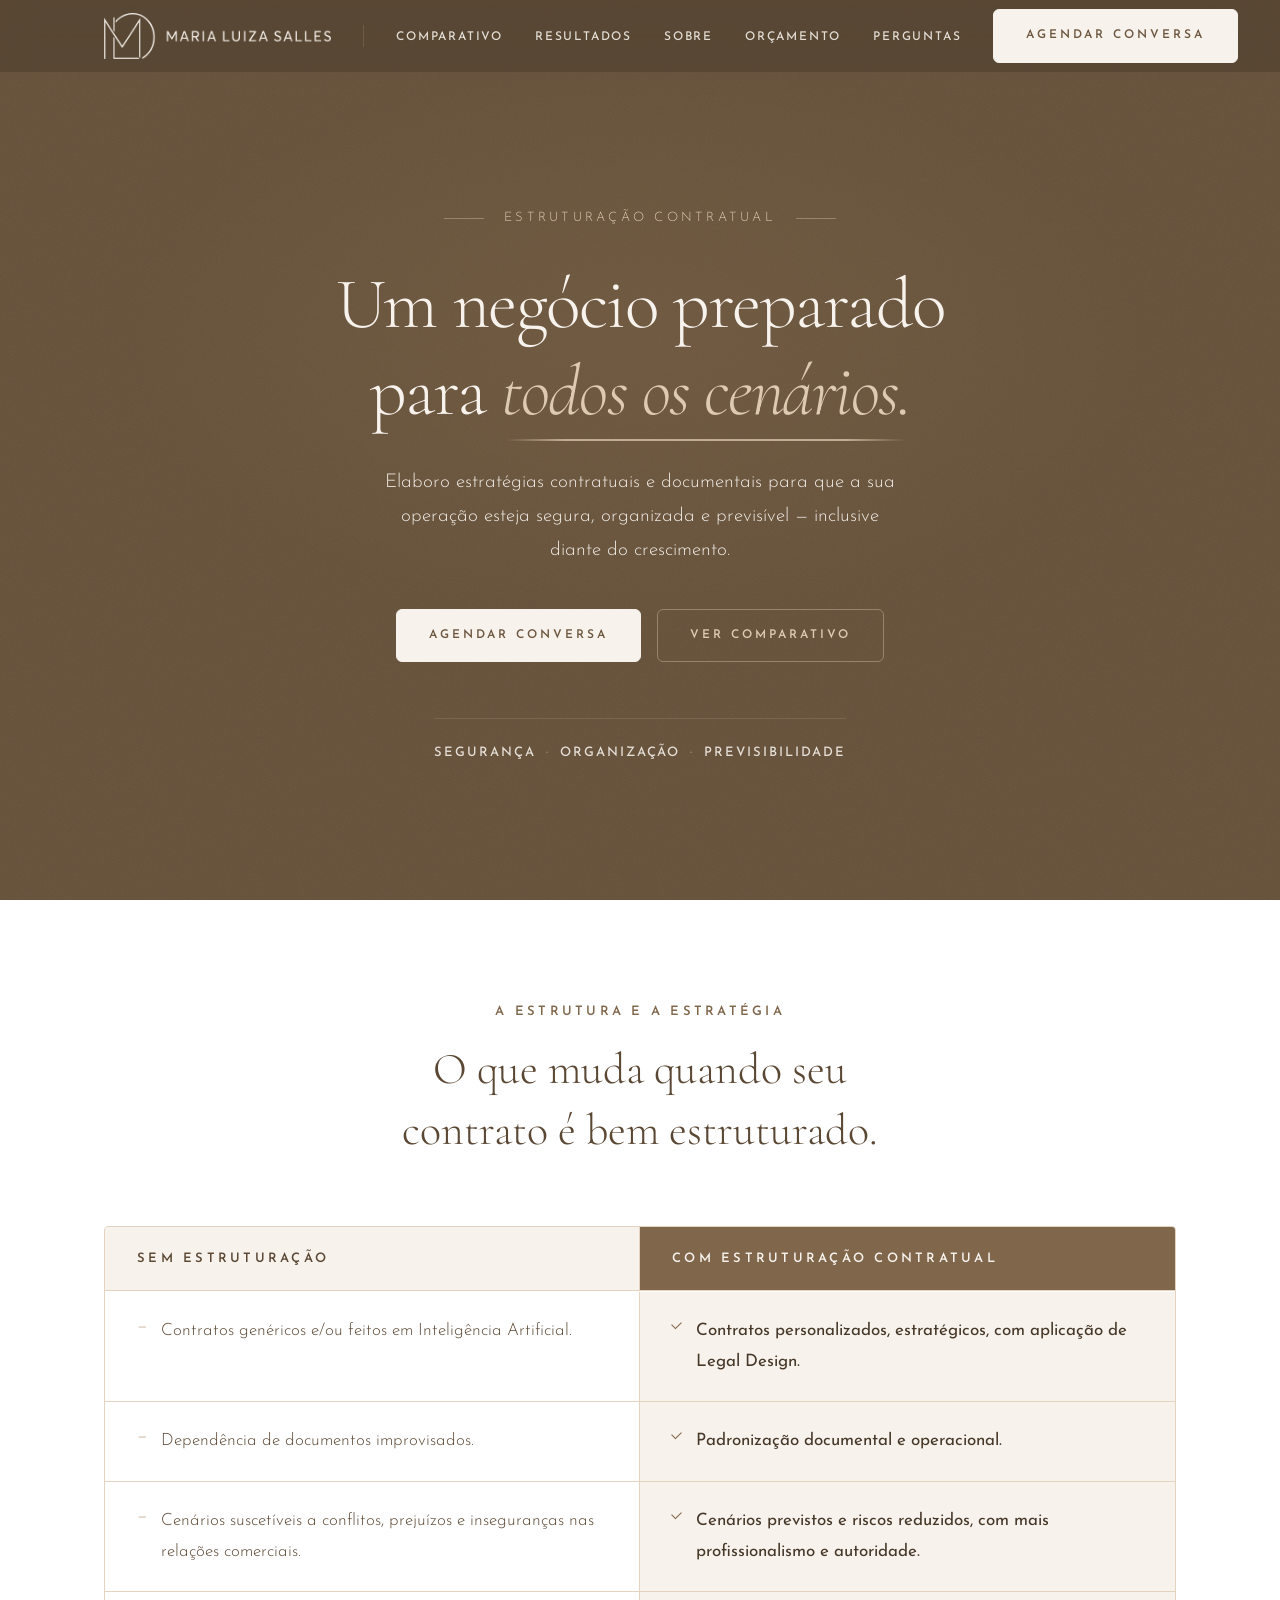
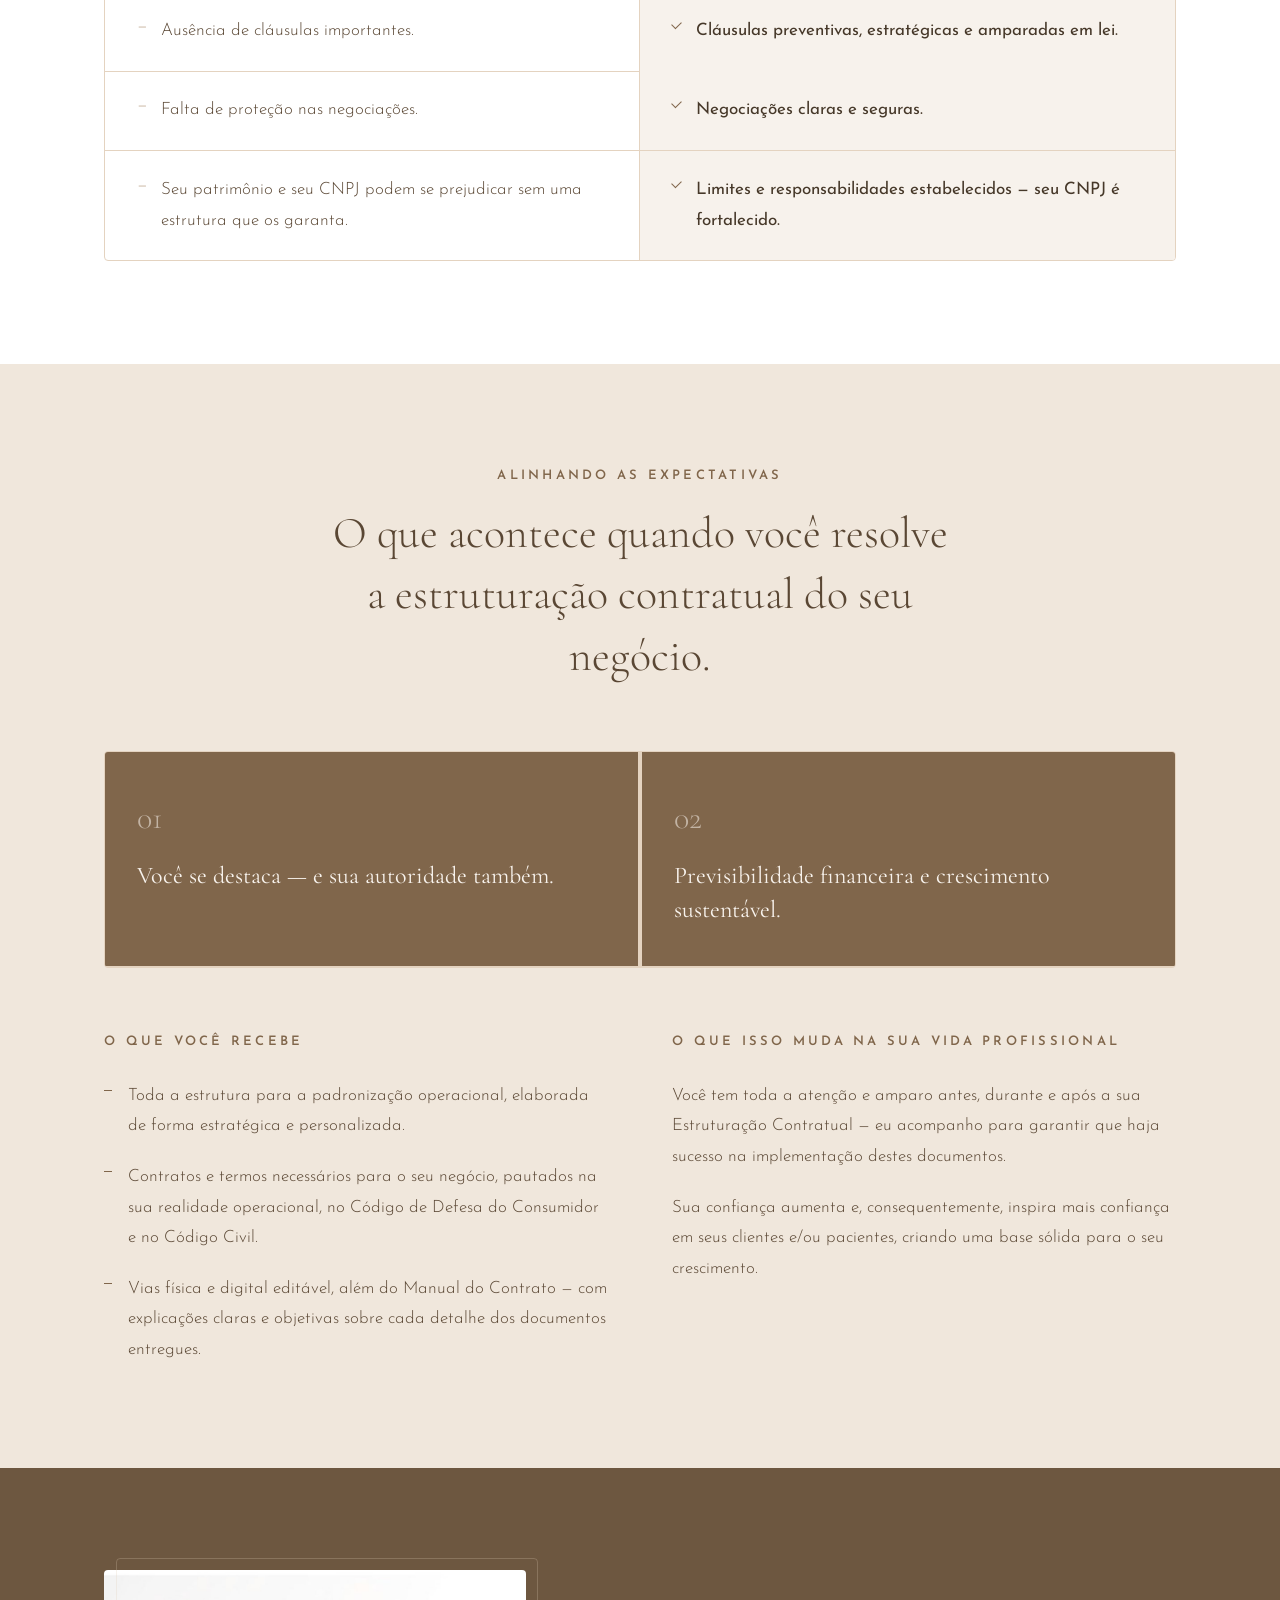
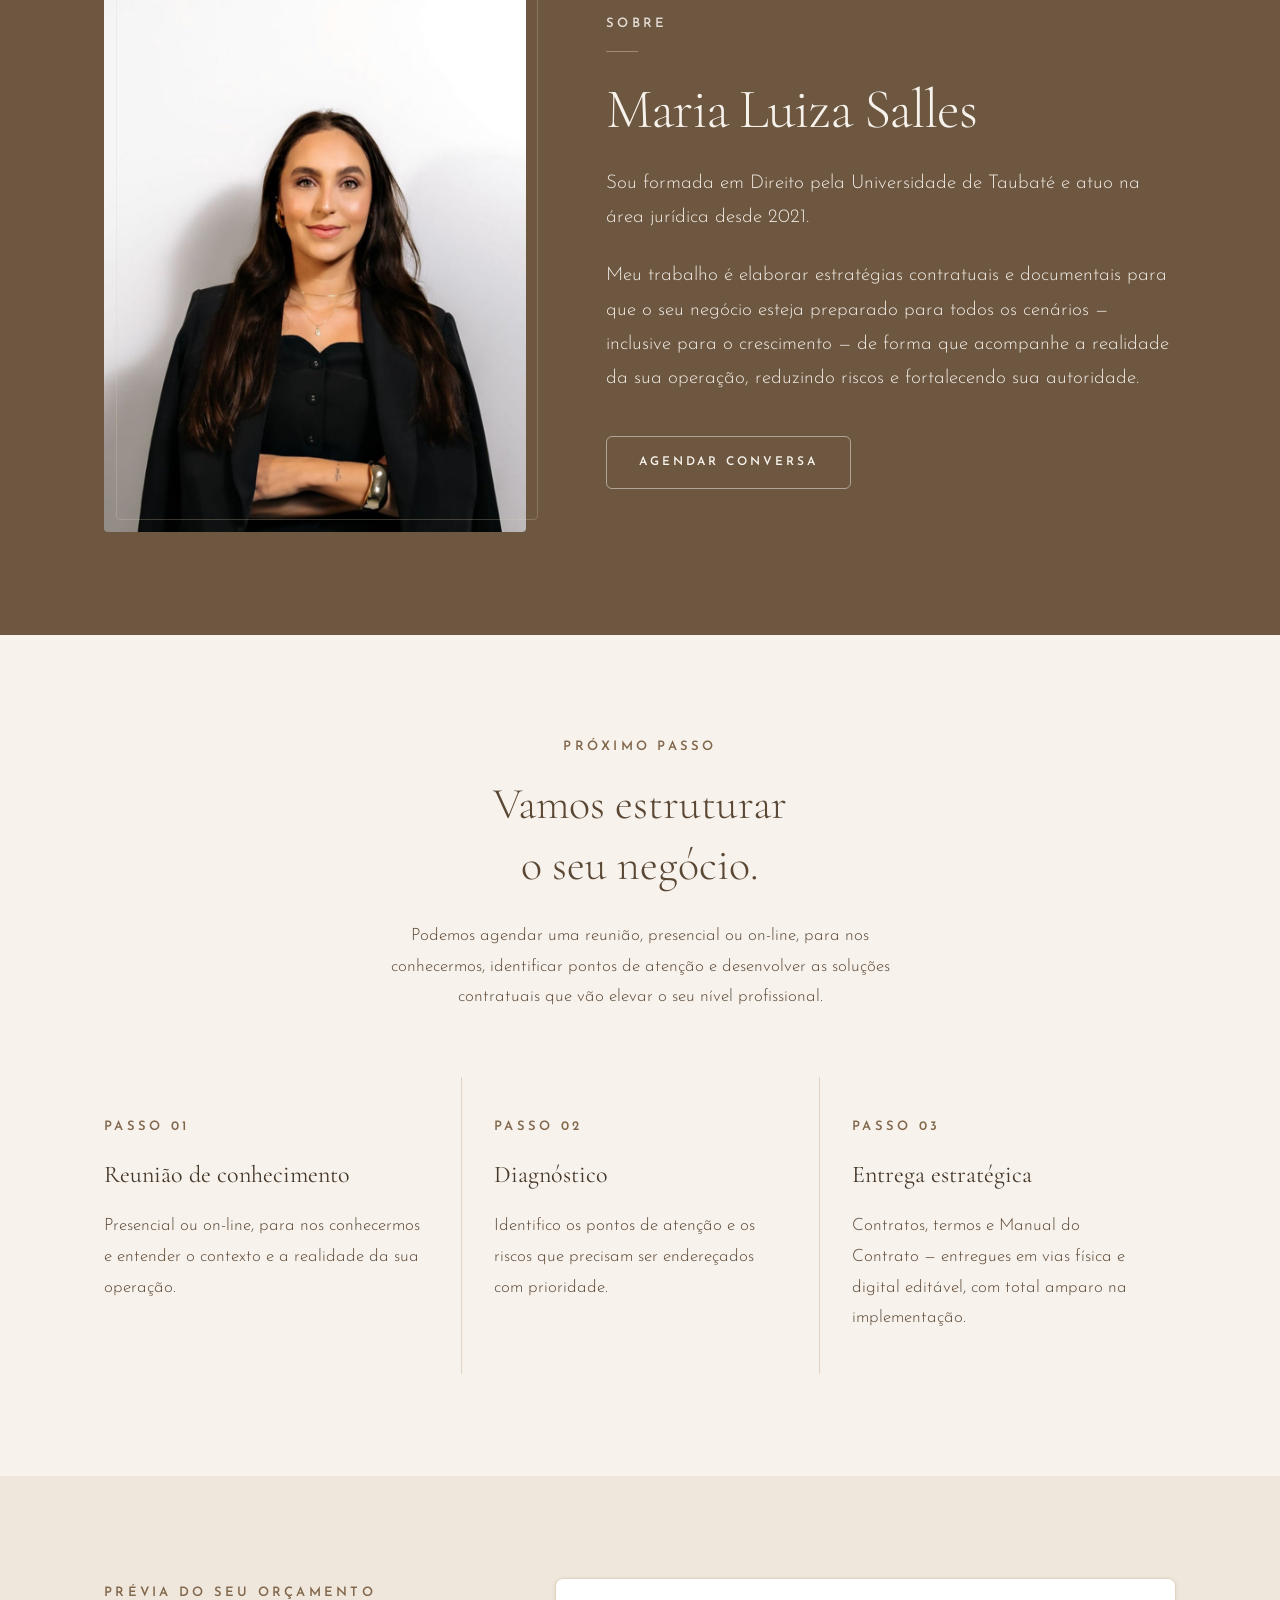
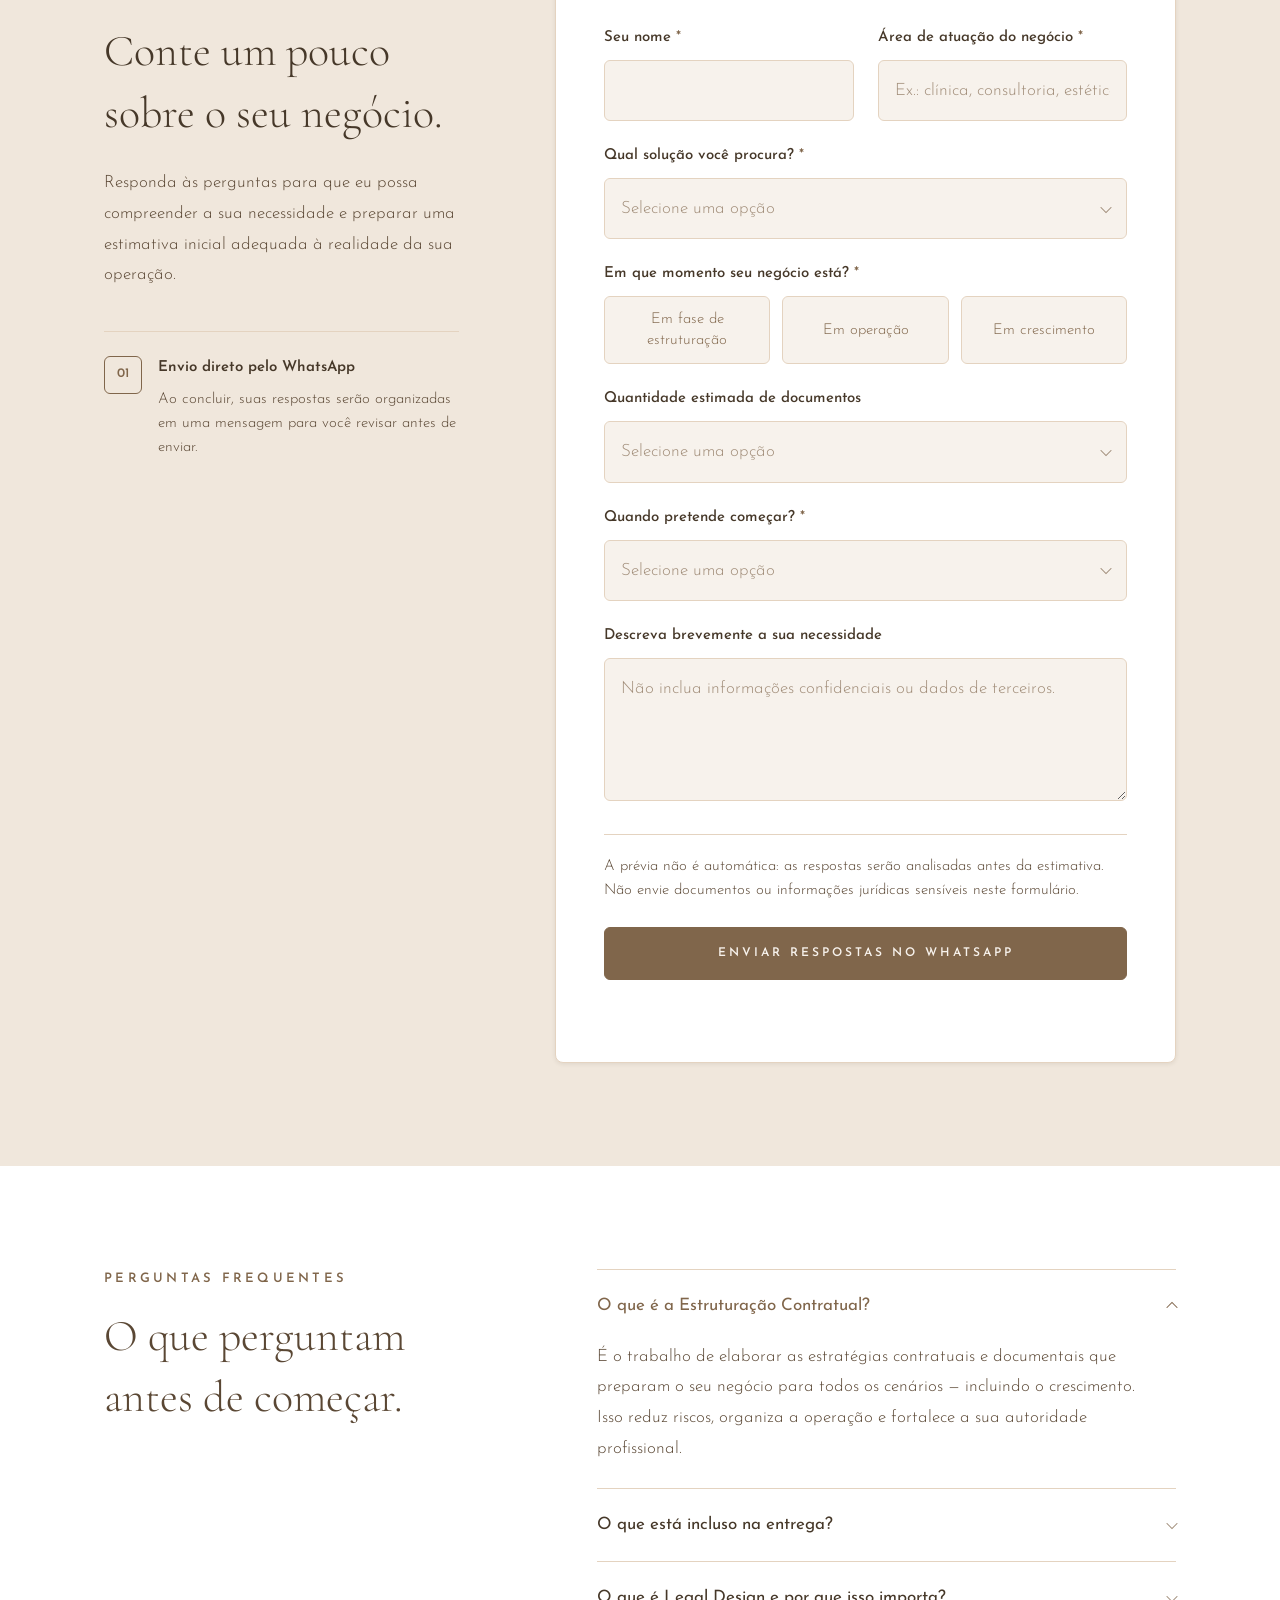
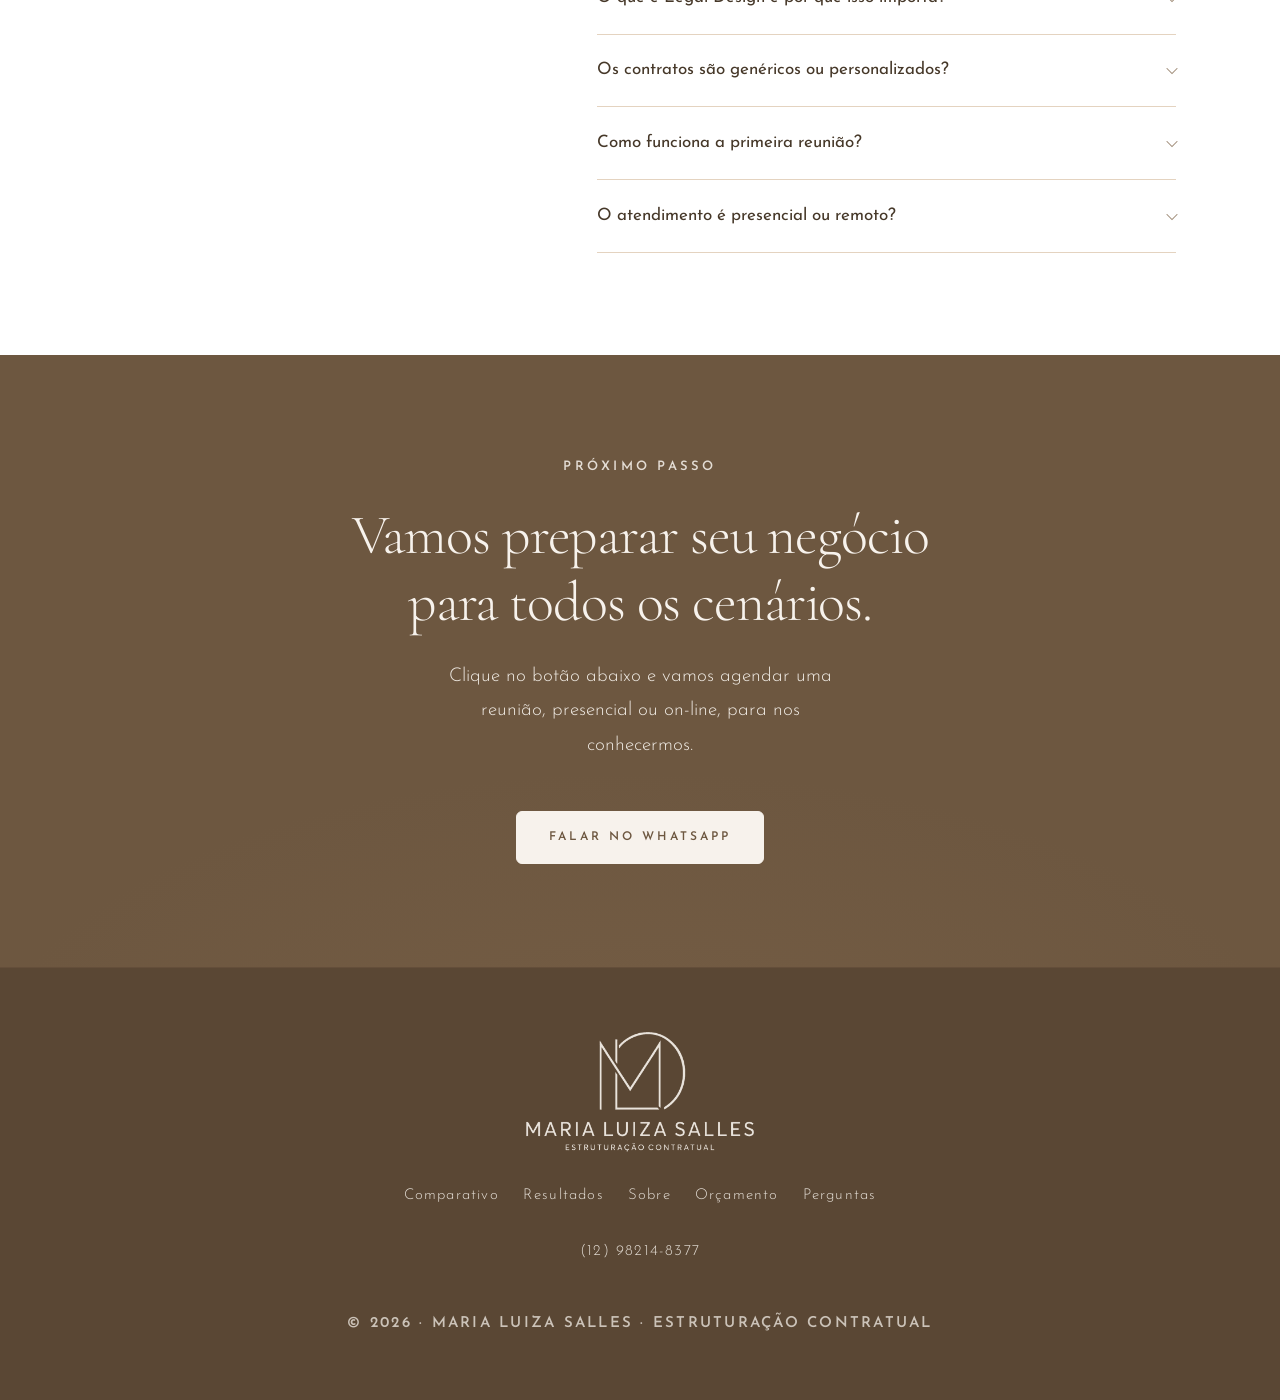
==== commit 622a9950: "Update index.html to improve document volume selection options; replace default option with a disabl" ====
--- a/index.html
+++ b/index.html
@@ -384,7 +384,8 @@
                 <label for="estimate-volume">Quantidade estimada de documentos</label>
                 <div class="select">
                   <select id="estimate-volume" name="volume">
-                    <option value="Ainda não sei" selected>Ainda não sei</option>
+                    <option value="" selected disabled>Selecione uma opção</option>
+                    <option>Ainda não sei</option>
                     <option>1 documento</option>
                     <option>2 a 3 documentos</option>
                     <option>4 ou mais documentos</option>
--- a/css/sections.css
+++ b/css/sections.css
@@ -349,7 +349,7 @@
 
 .compare-row {
   display: grid;
-  grid-template-columns: 1fr 1fr;
+  grid-template-columns: minmax(0, 1fr) minmax(0, 1fr);
 }
 
 .compare-row:not(:last-child) {
@@ -438,7 +438,7 @@
 
 .results__highlights {
   display: grid;
-  grid-template-columns: 1fr 1fr;
+  grid-template-columns: minmax(0, 1fr) minmax(0, 1fr);
   gap: var(--space-1);
   margin-bottom: var(--space-16);
   background-color: var(--color-border);
@@ -472,7 +472,7 @@
 
 .results__grid {
   display: grid;
-  grid-template-columns: 1fr 1fr;
+  grid-template-columns: minmax(0, 1fr) minmax(0, 1fr);
   gap: var(--space-16);
   align-items: start;
 }
@@ -527,7 +527,7 @@
 
 .about__inner {
   display: grid;
-  grid-template-columns: 0.85fr 1.15fr;
+  grid-template-columns: minmax(0, 0.85fr) minmax(0, 1.15fr);
   gap: var(--space-20);
   align-items: center;
 }
@@ -612,7 +612,7 @@
 
 .process__steps {
   display: grid;
-  grid-template-columns: repeat(3, 1fr);
+  grid-template-columns: repeat(3, minmax(0, 1fr));
   gap: 0;
   list-style: none;
   position: relative;
@@ -1063,7 +1063,7 @@
 
 .faq__inner {
   display: grid;
-  grid-template-columns: 5fr 7fr;
+  grid-template-columns: minmax(0, 5fr) minmax(0, 7fr);
   gap: var(--space-20);
   align-items: start;
 }
@@ -1323,8 +1323,11 @@
     box-shadow: var(--shadow-md);
   }
 
+  /* minmax(0, 1fr) em vez de 1fr: uma trilha 1fr tem mínimo automático de
+     min-content, então basta um filho que não quebra linha para empurrar a
+     coluna além da largura da tela e abrir uma faixa vazia na página toda. */
   .estimate__inner {
-    grid-template-columns: 1fr;
+    grid-template-columns: minmax(0, 1fr);
     gap: var(--space-10);
   }
 
@@ -1334,7 +1337,7 @@
   }
 
   .faq__inner {
-    grid-template-columns: 1fr;
+    grid-template-columns: minmax(0, 1fr);
     gap: var(--space-10);
   }
 
@@ -1350,19 +1353,19 @@
   }
 
   .results__grid {
-    grid-template-columns: 1fr;
+    grid-template-columns: minmax(0, 1fr);
     gap: var(--space-10);
   }
 
   .about__inner {
-    grid-template-columns: 1fr 1.2fr;
+    grid-template-columns: minmax(0, 1fr) minmax(0, 1.2fr);
     gap: var(--space-10);
   }
 }
 
 @media (max-width: 768px) {
   .estimate-form__grid {
-    grid-template-columns: 1fr;
+    grid-template-columns: minmax(0, 1fr);
   }
 
   .form-field--full {
@@ -1370,7 +1373,7 @@
   }
 
   .form-options {
-    grid-template-columns: 1fr;
+    grid-template-columns: minmax(0, 1fr);
   }
 
   .footer__logo {
@@ -1394,7 +1397,7 @@
 
   /* Comparativo: colunas empilhadas */
   .compare-row {
-    grid-template-columns: 1fr;
+    grid-template-columns: minmax(0, 1fr);
   }
 
   .compare-cell:first-child {
@@ -1409,12 +1412,12 @@
 
   /* Resultados */
   .results__highlights {
-    grid-template-columns: 1fr;
+    grid-template-columns: minmax(0, 1fr);
   }
 
   /* Processo: 1 coluna */
   .process__steps {
-    grid-template-columns: 1fr;
+    grid-template-columns: minmax(0, 1fr);
   }
 
   .process-step {
@@ -1431,7 +1434,7 @@
 
   /* Sobre: 1 coluna */
   .about__inner {
-    grid-template-columns: 1fr;
+    grid-template-columns: minmax(0, 1fr);
     gap: var(--space-10);
   }
 
@@ -1465,9 +1468,15 @@
     width: 100%;
   }
 
+  /* Ocupando a largura toda, o rótulo não precisa mais caber em uma linha.
+     Com o nowrap herdado, o botão mais longo ("Enviar respostas no WhatsApp")
+     fixava uma largura mínima maior que a tela do celular, empurrando a
+     página inteira e abrindo uma faixa vazia lateral. */
   .btn {
     width: 100%;
     justify-content: center;
+    padding-inline: var(--space-5);
+    white-space: normal;
   }
 
   .cta-final__title {
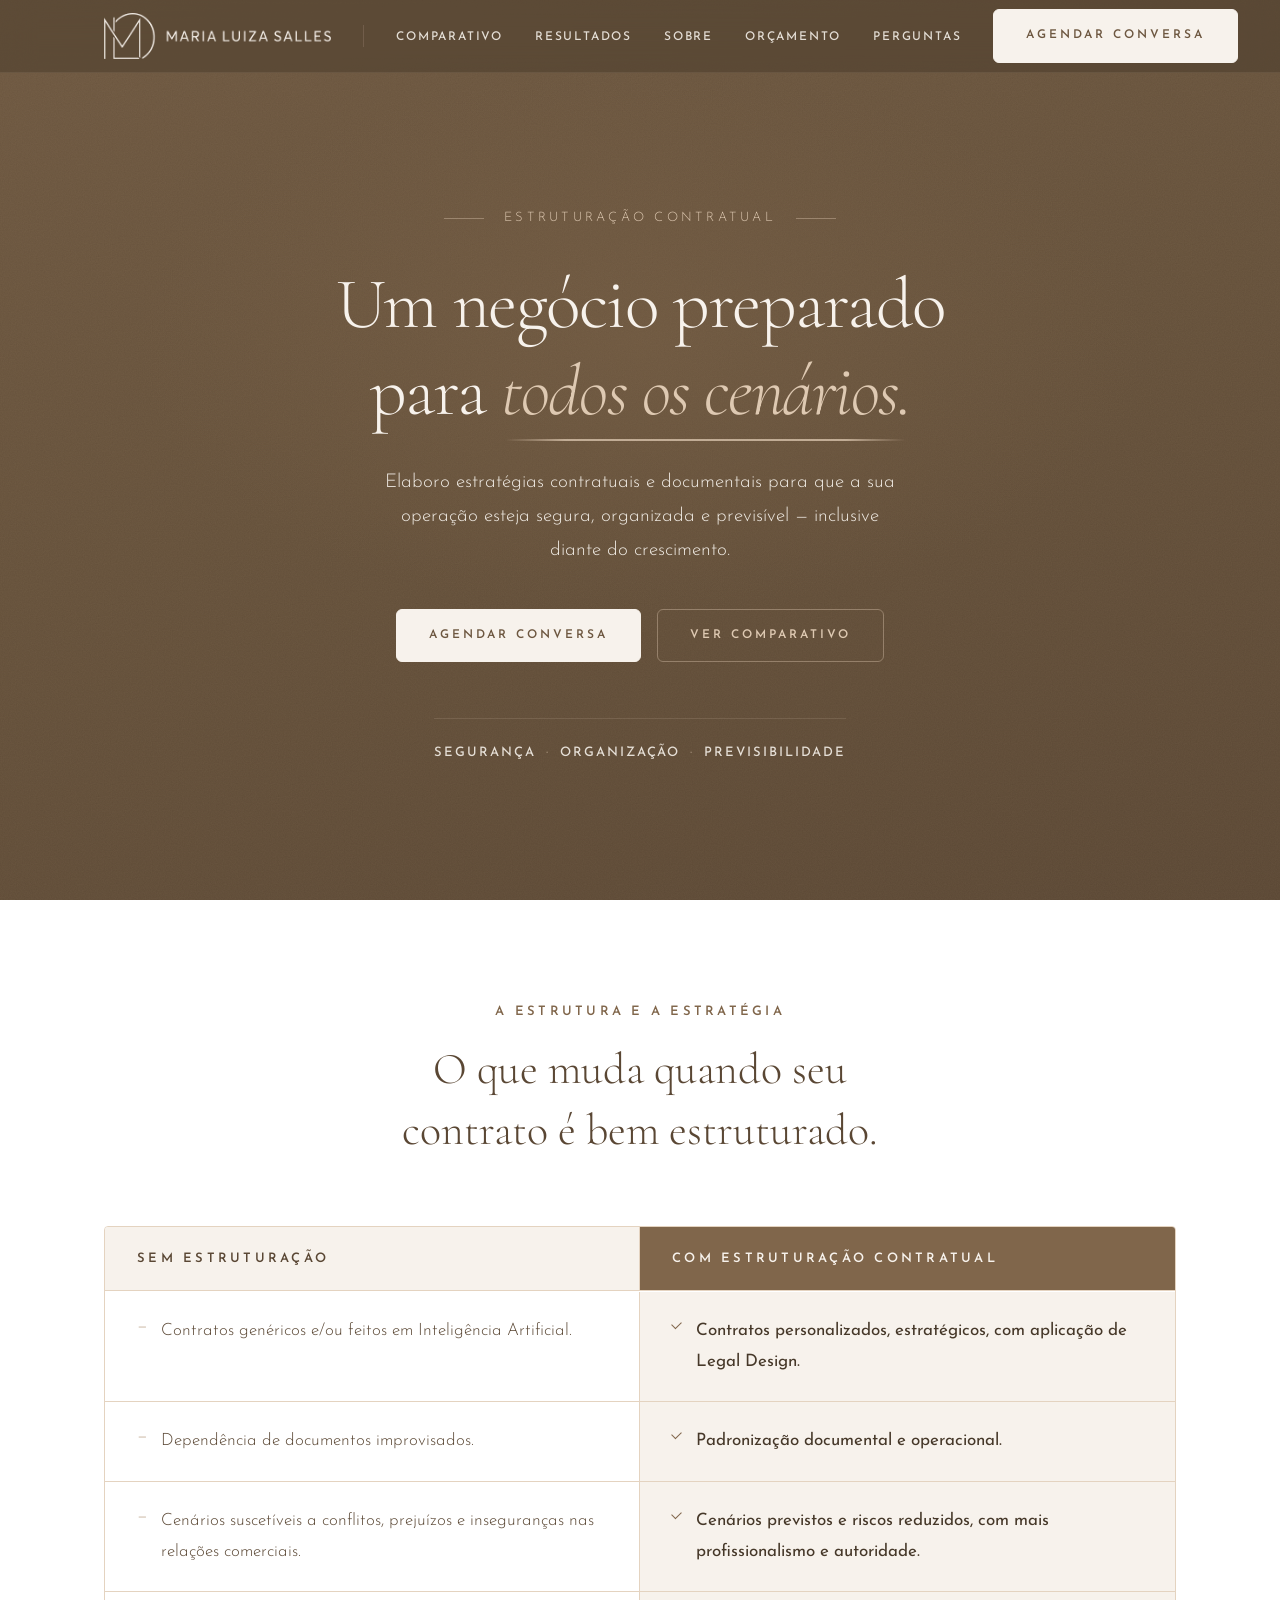
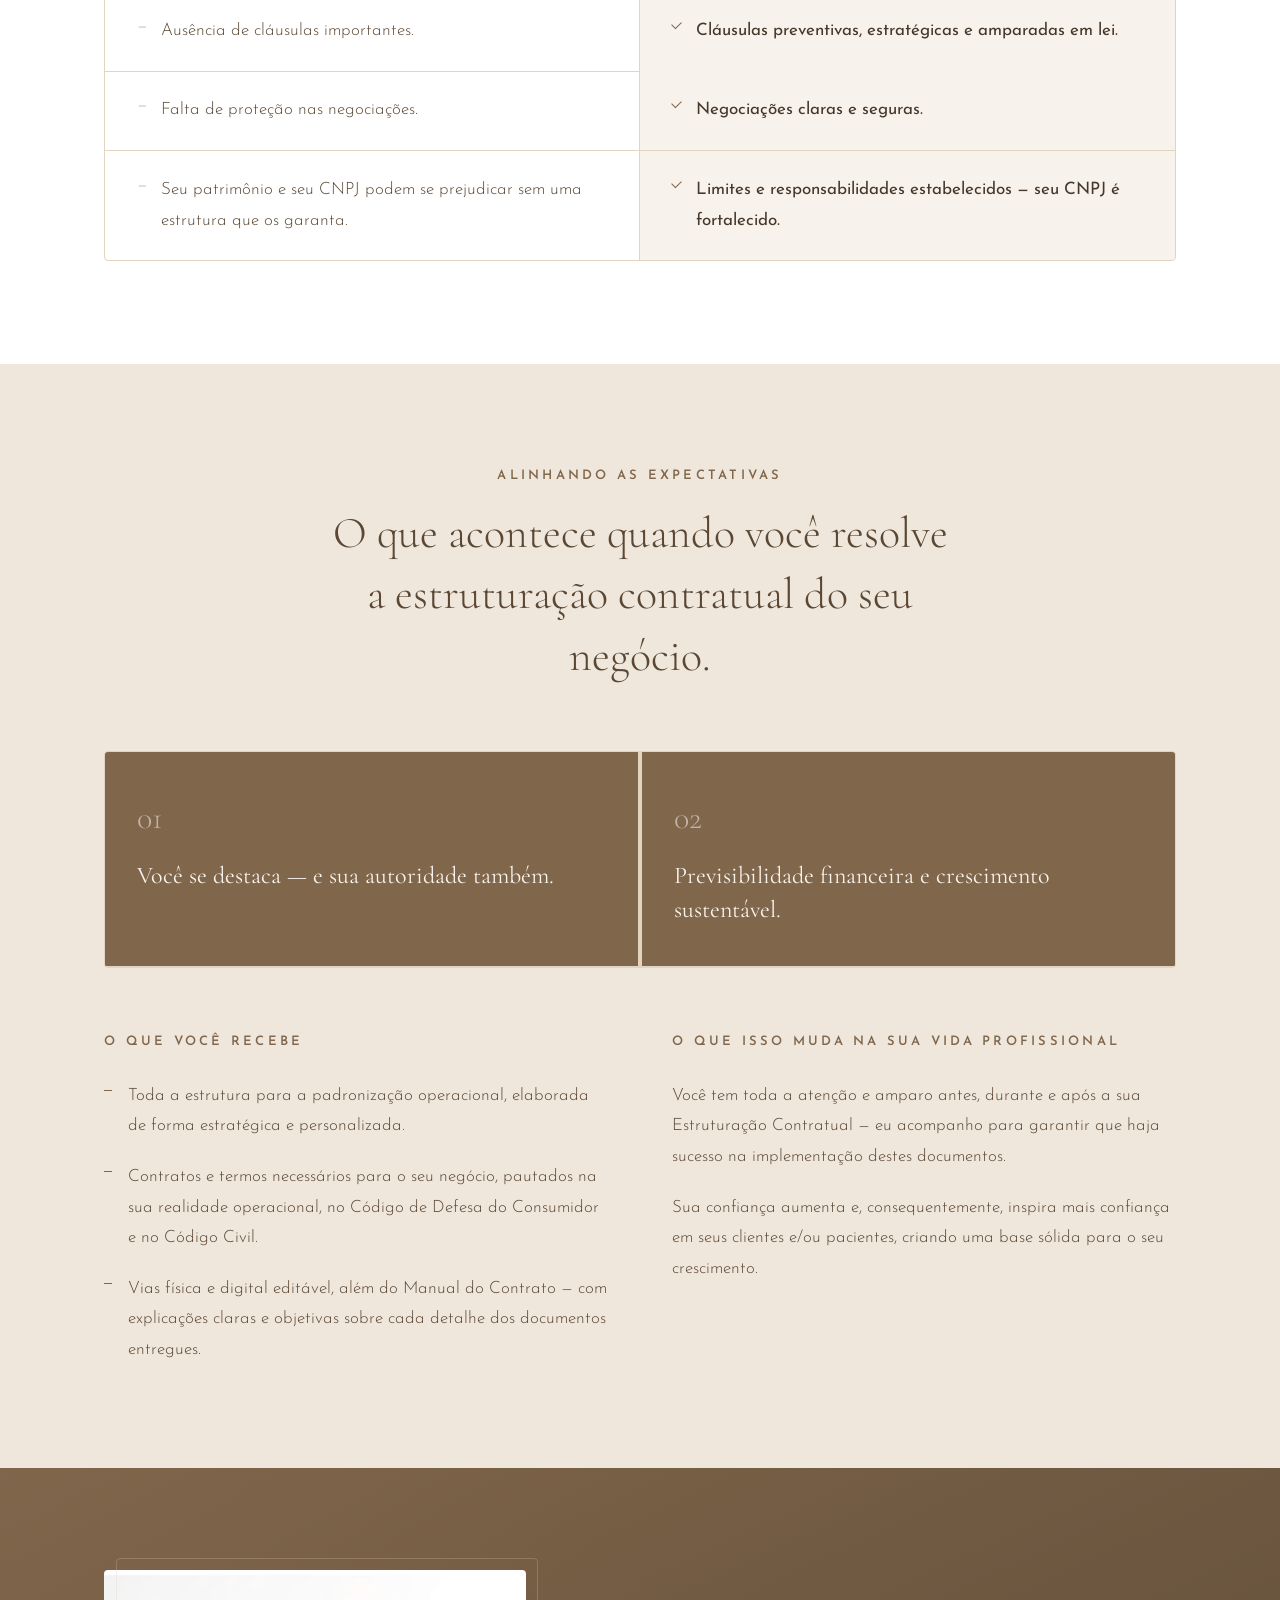
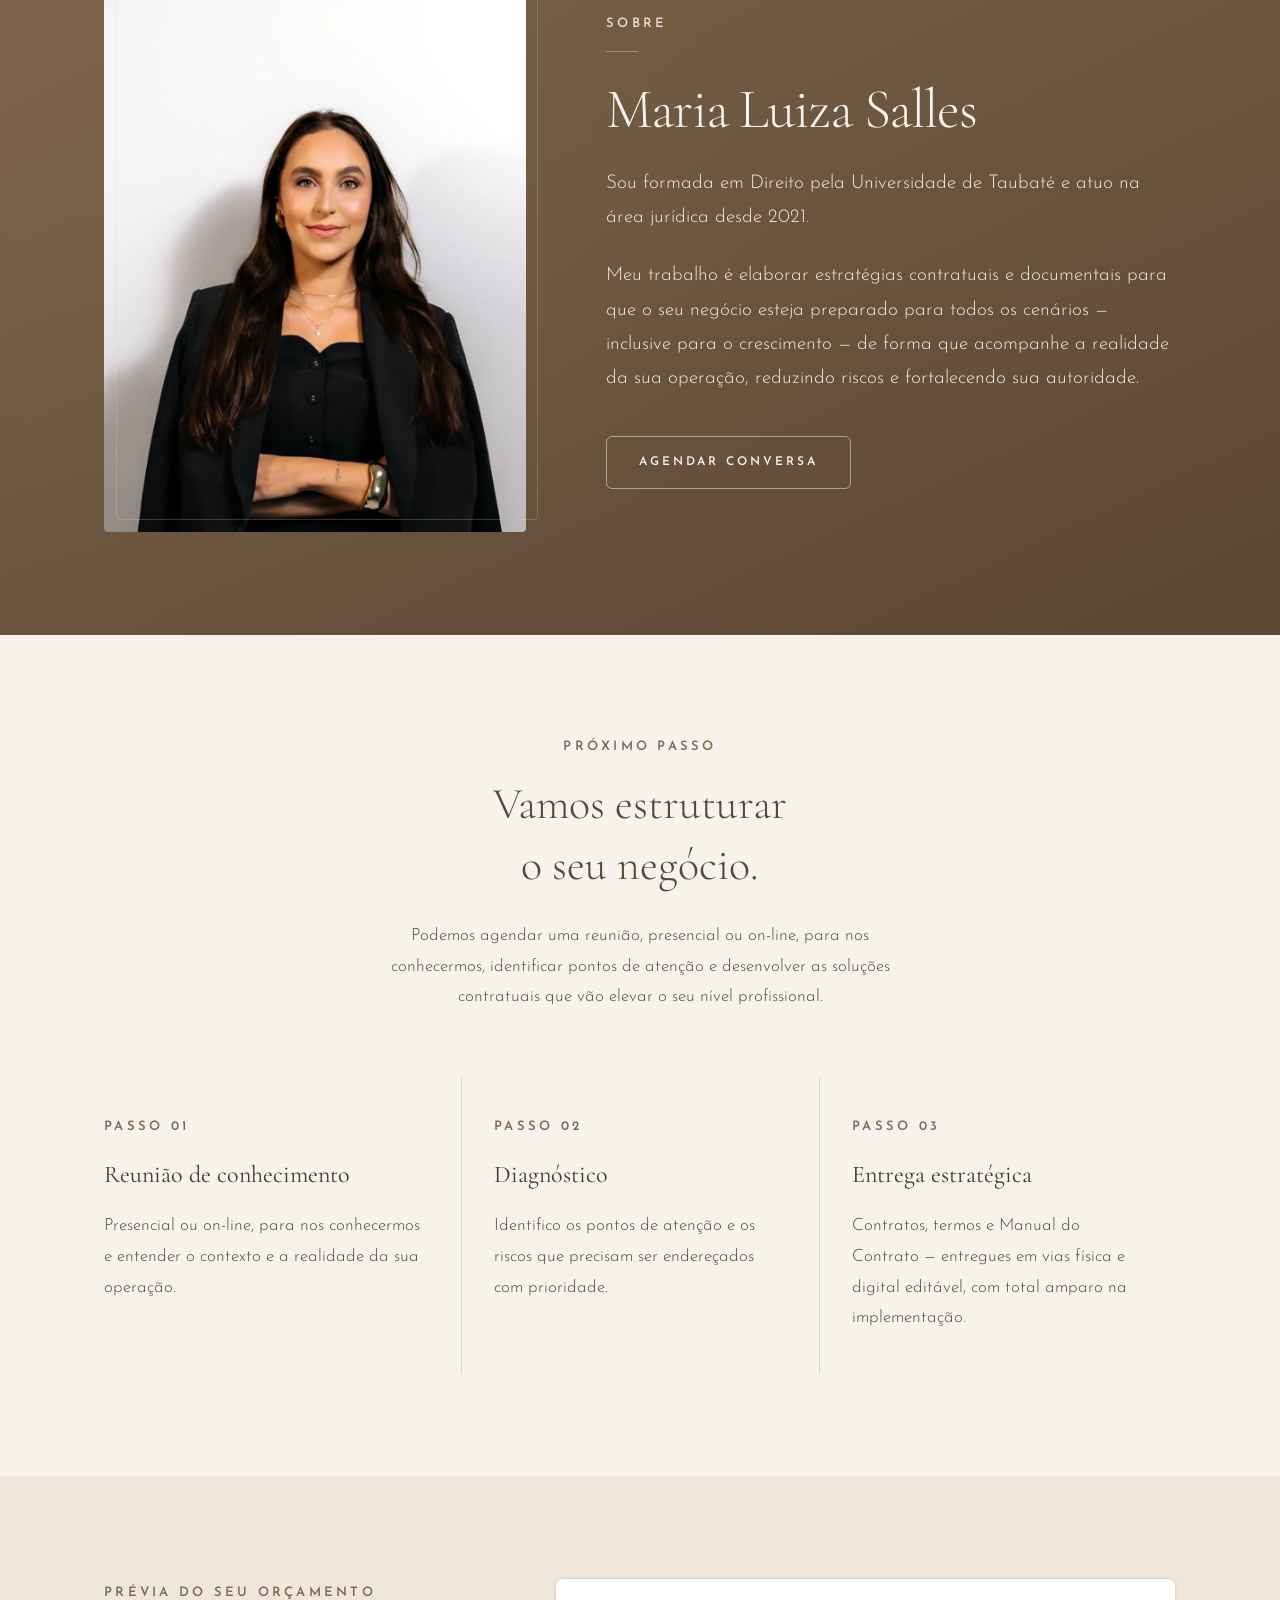
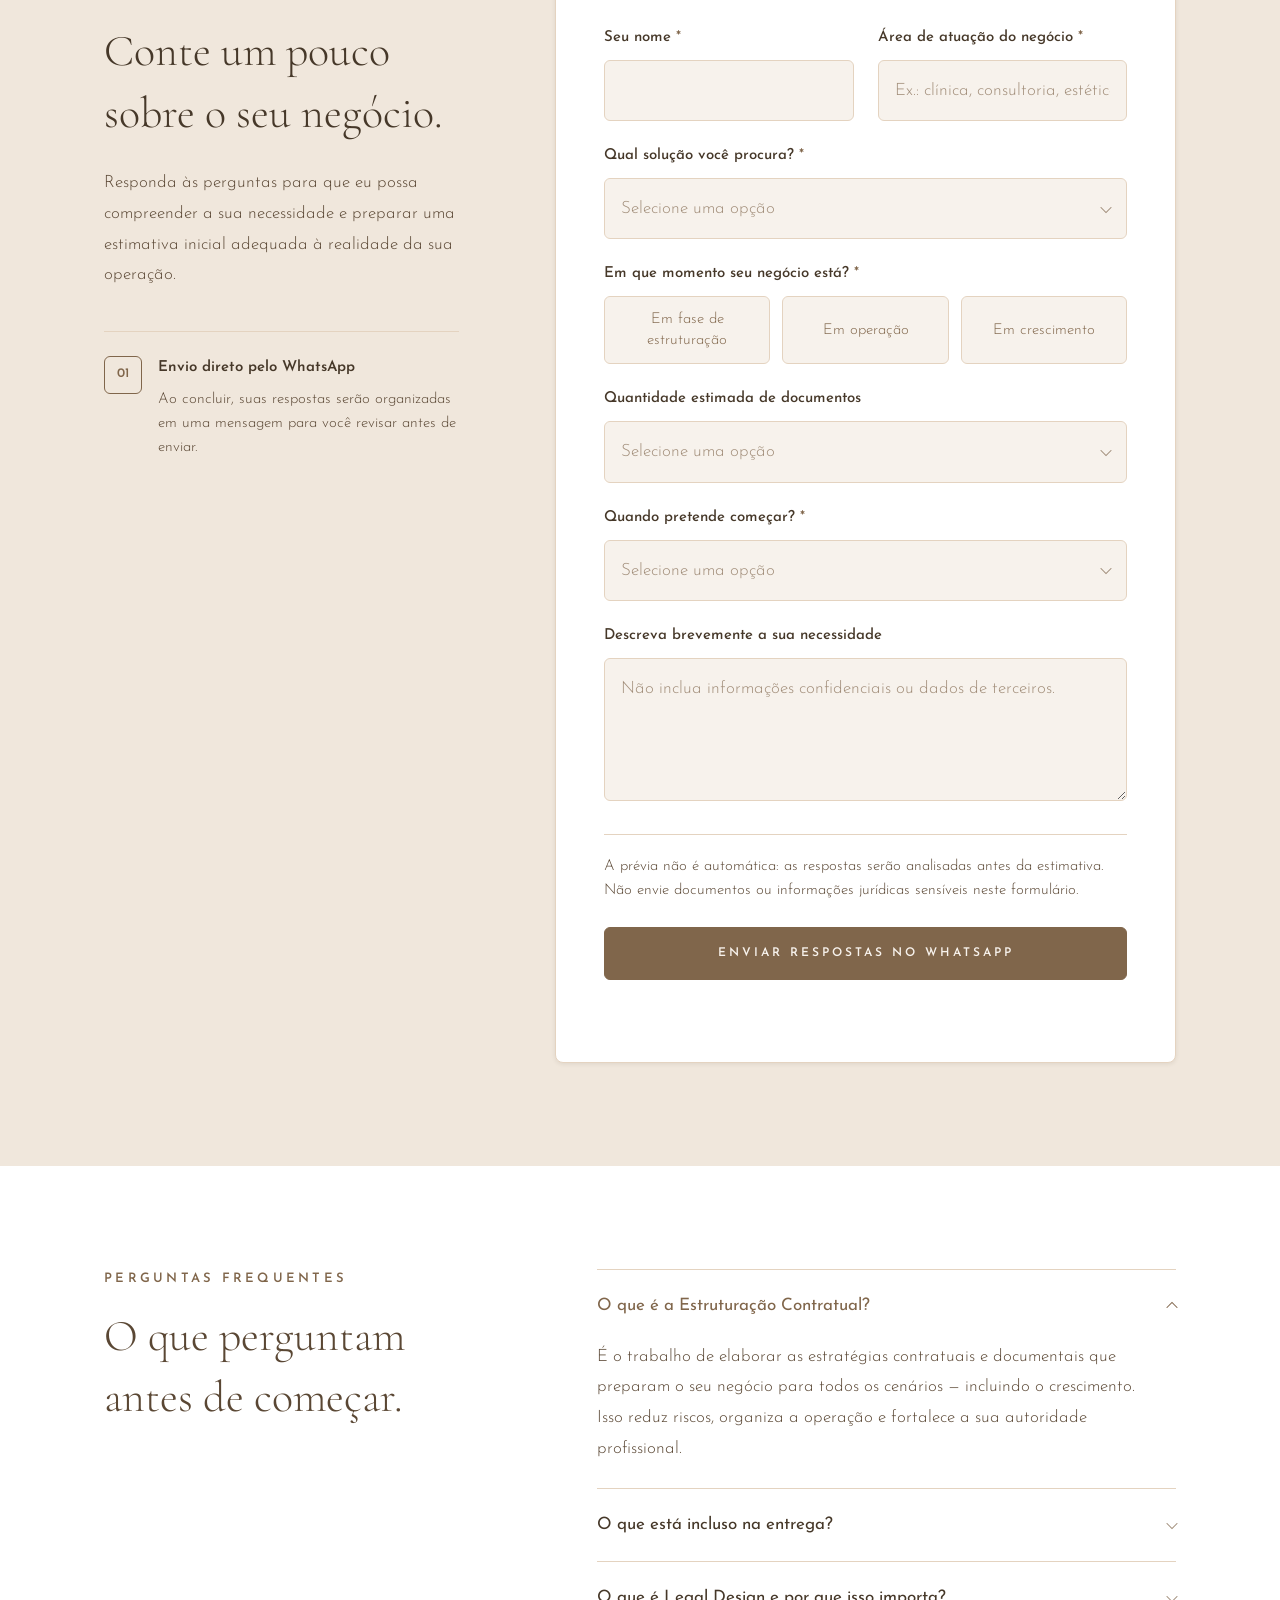
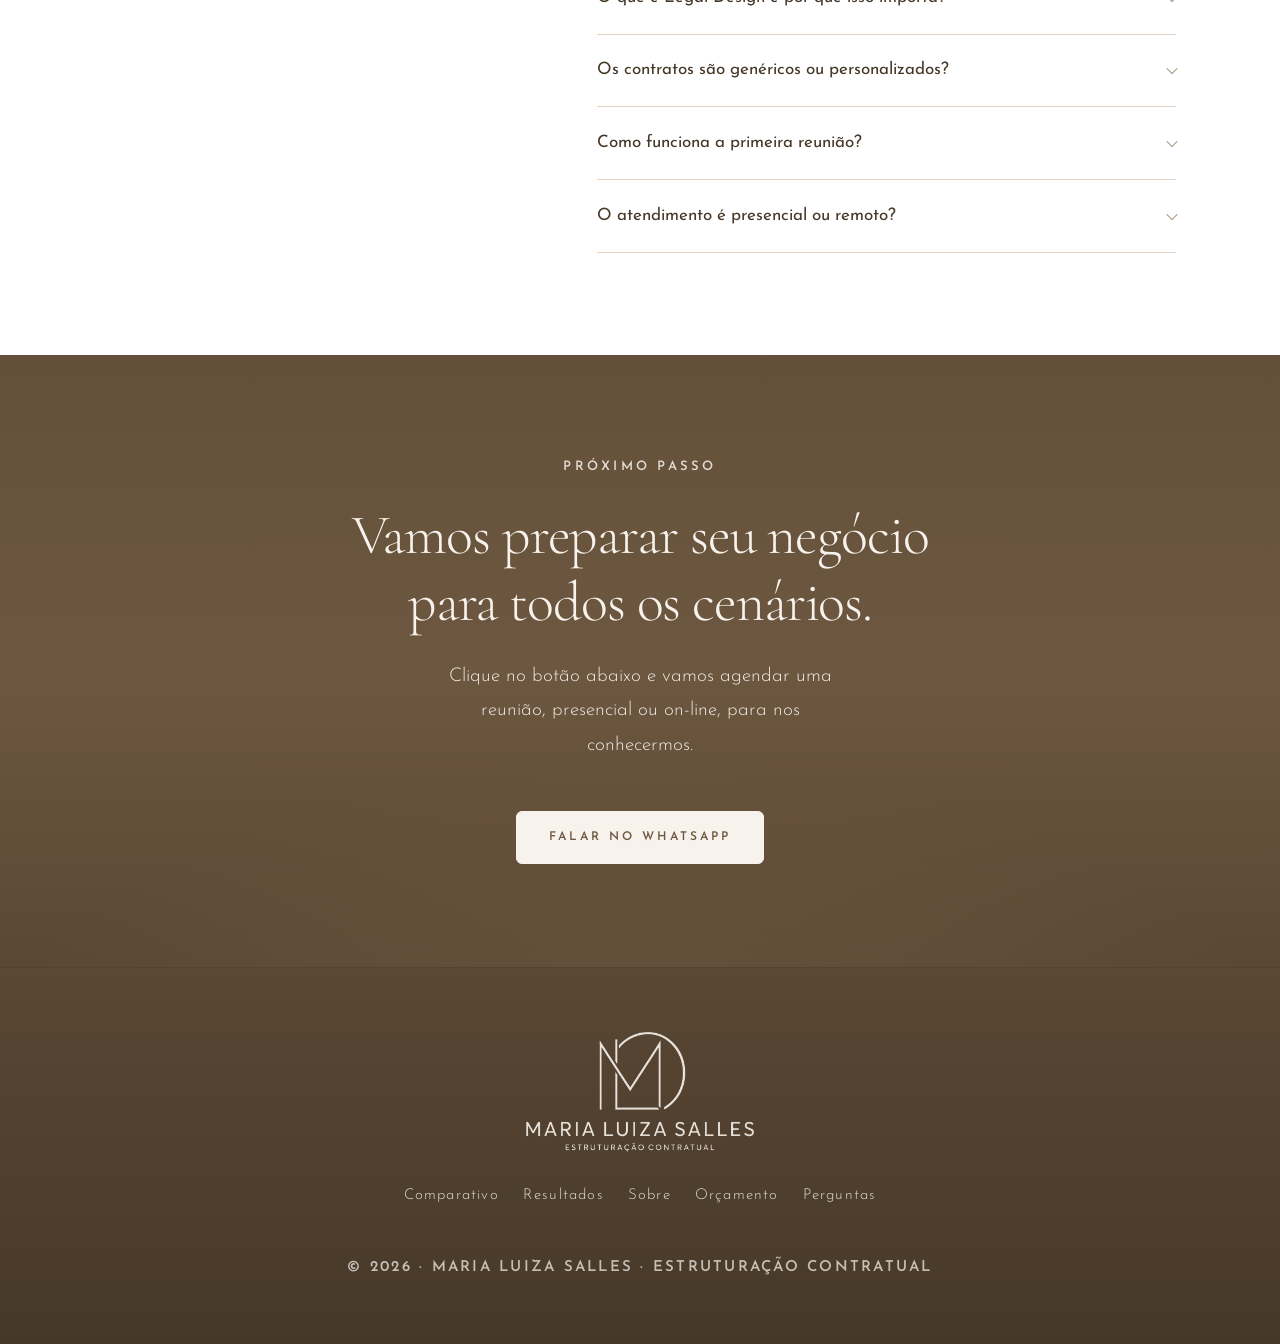
==== commit b0edb7c6: "Remove contact information from footer in index.html and enhance background styles in sections.css w" ====
--- a/index.html
+++ b/index.html
@@ -27,9 +27,9 @@
     <meta property="og:url" content="https://lsgustavo.github.io/MLS-Landing/">
     <meta property="og:title" content="Maria Luiza Salles | Estruturação Contratual">
     <meta property="og:description" content="Segurança, organização e previsibilidade para o seu negócio.">
-    <meta property="og:image" content="https://lsgustavo.github.io/MLS-Landing/assets/img/og-image.jpg">
-    <meta property="og:image:width" content="1200">
-    <meta property="og:image:height" content="630">
+    <meta property="og:image" content="https://lsgustavo.github.io/MLS-Landing/assets/img/logo_03.jpeg">
+    <meta property="og:image:width" content="1279">
+    <meta property="og:image:height" content="1280">
     <meta property="og:image:alt" content="Maria Luiza Salles — Estruturação Contratual">
 
     <!-- Twitter Cards -->
@@ -37,7 +37,7 @@
     <meta name="twitter:url" content="https://lsgustavo.github.io/MLS-Landing/">
     <meta name="twitter:title" content="Maria Luiza Salles | Estruturação Contratual">
     <meta name="twitter:description" content="Segurança, organização e previsibilidade para o seu negócio.">
-    <meta name="twitter:image" content="https://lsgustavo.github.io/MLS-Landing/assets/img/og-image.jpg">
+    <meta name="twitter:image" content="https://lsgustavo.github.io/MLS-Landing/assets/img/logo_03.jpeg">
 
     <!-- Google Fonts — pré-conexão para performance -->
     <link rel="preconnect" href="https://fonts.googleapis.com">
@@ -533,12 +533,6 @@
           <a href="#faq" class="footer__link">Perguntas</a>
         </nav>
 
-        <div class="footer__contact">
-          <a href="https://wa.me/5512982148377" target="_blank" rel="noopener" class="footer__link">
-            (12) 98214-8377
-          </a>
-        </div>
-
         <p class="footer__copy label-upper">
           © 2026 · Maria Luiza Salles · Estruturação Contratual
         </p>
--- a/css/sections.css
+++ b/css/sections.css
@@ -194,6 +194,12 @@
   padding-top: calc(72px + var(--space-20));
   padding-bottom: var(--space-20);
   background-color: var(--color-deep);
+  background-image: linear-gradient(
+    165deg,
+    var(--brown-450) 0%,
+    var(--color-deep) 48%,
+    var(--brown-600) 100%
+  );
   position: relative;
   overflow: hidden;
 }
@@ -522,10 +528,24 @@
    ============================================================ */
 .about {
   background-color: var(--color-primary-dark);
+  background-image:
+    radial-gradient(
+      ellipse 75% 70% at 12% 45%,
+      rgb(var(--rgb-brown) / 0.28) 0%,
+      transparent 68%
+    ),
+    linear-gradient(
+      155deg,
+      var(--brown-400) 0%,
+      var(--color-primary-dark) 46%,
+      var(--brown-600) 100%
+    );
   position: relative;
 }
 
 .about__inner {
+  position: relative;
+  z-index: var(--z-raised);
   display: grid;
   grid-template-columns: minmax(0, 0.85fr) minmax(0, 1.15fr);
   gap: var(--space-20);
@@ -1142,6 +1162,12 @@
    ============================================================ */
 .cta-final {
   background-color: var(--color-primary-dark);
+  background-image: linear-gradient(
+    180deg,
+    var(--brown-500) 0%,
+    var(--color-primary-dark) 52%,
+    var(--brown-600) 100%
+  );
   padding-block: var(--section-padding-y);
   position: relative;
   overflow: hidden;
@@ -1205,6 +1231,11 @@
    ============================================================ */
 .footer {
   background-color: var(--color-dark);
+  background-image: linear-gradient(
+    180deg,
+    var(--brown-600) 0%,
+    var(--brown-700) 100%
+  );
   padding-block: var(--space-16);
   border-top: 1px solid rgb(var(--rgb-brown) / 0.25);
 }
@@ -1247,13 +1278,6 @@
 
 .footer__link:hover {
   color: var(--color-secondary);
-}
-
-.footer__contact {
-  display: flex;
-  gap: var(--space-6);
-  flex-wrap: wrap;
-  justify-content: center;
 }
 
 .footer__copy {
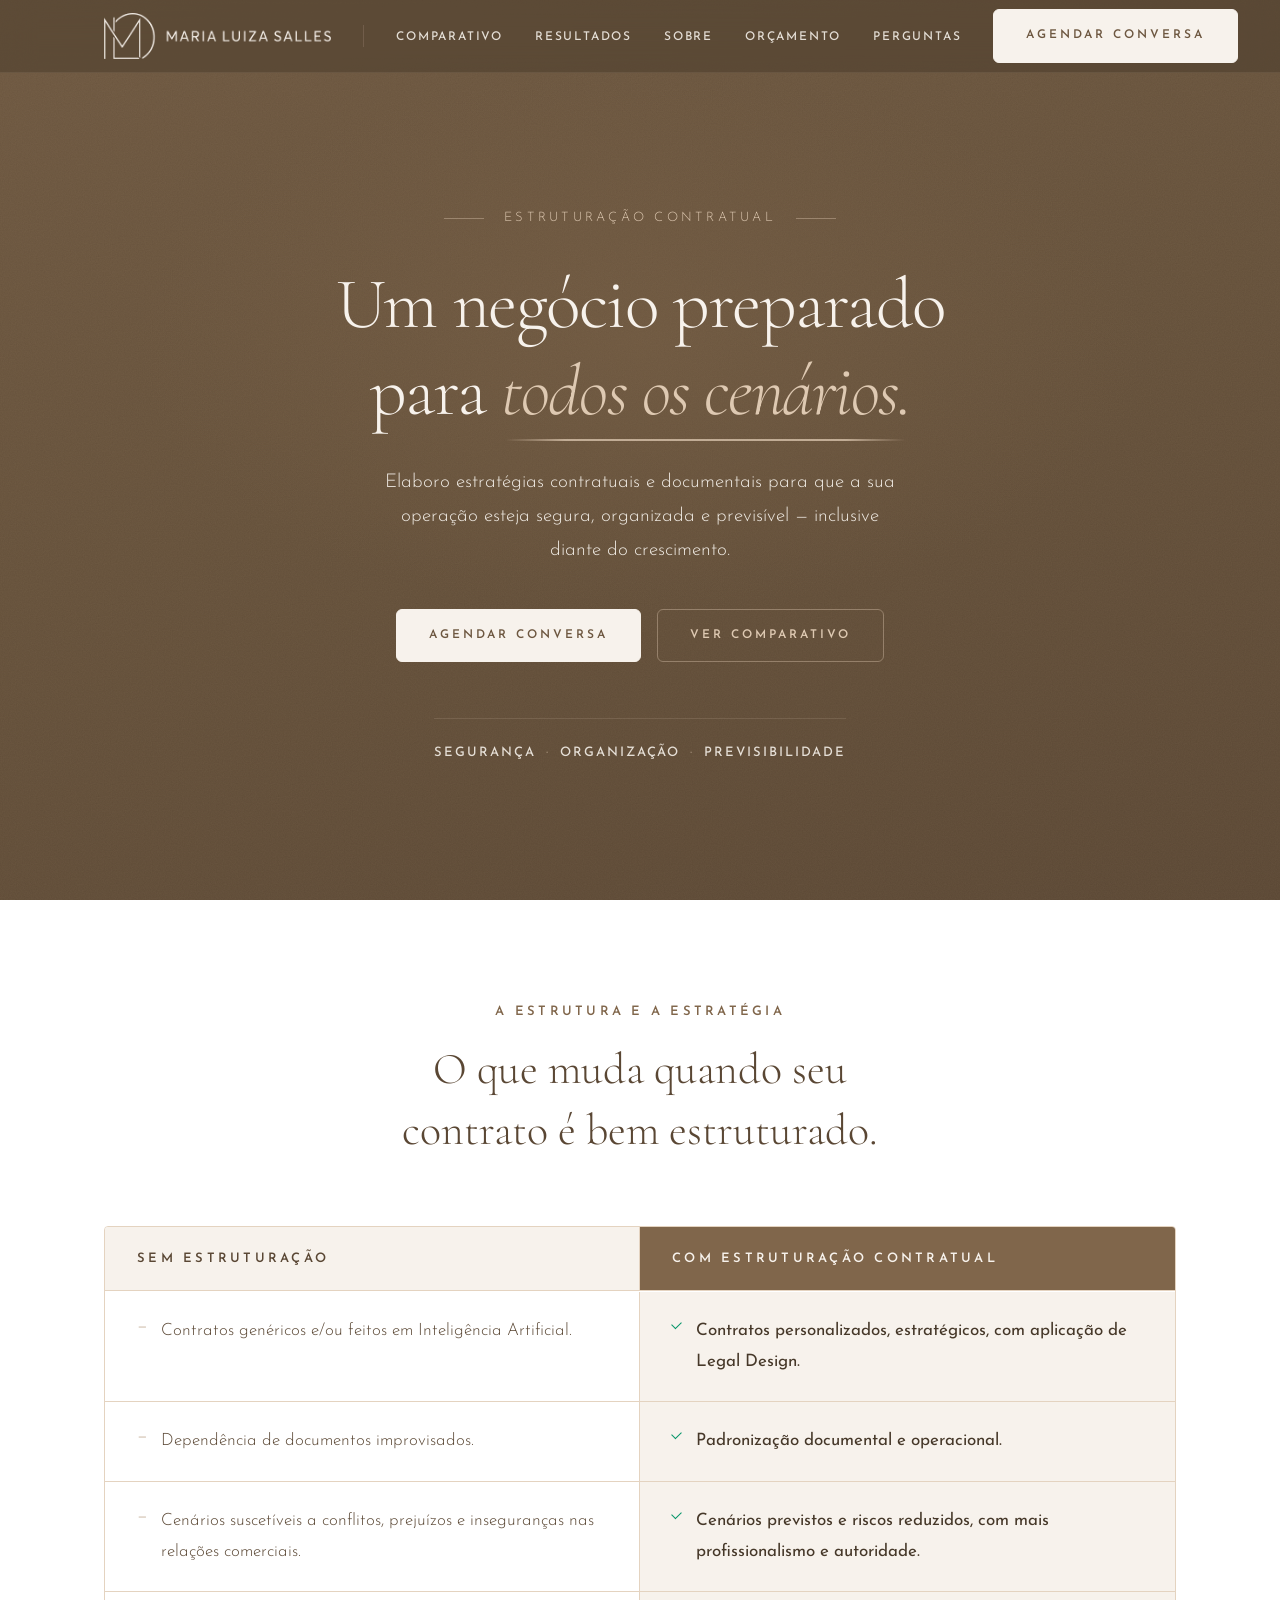
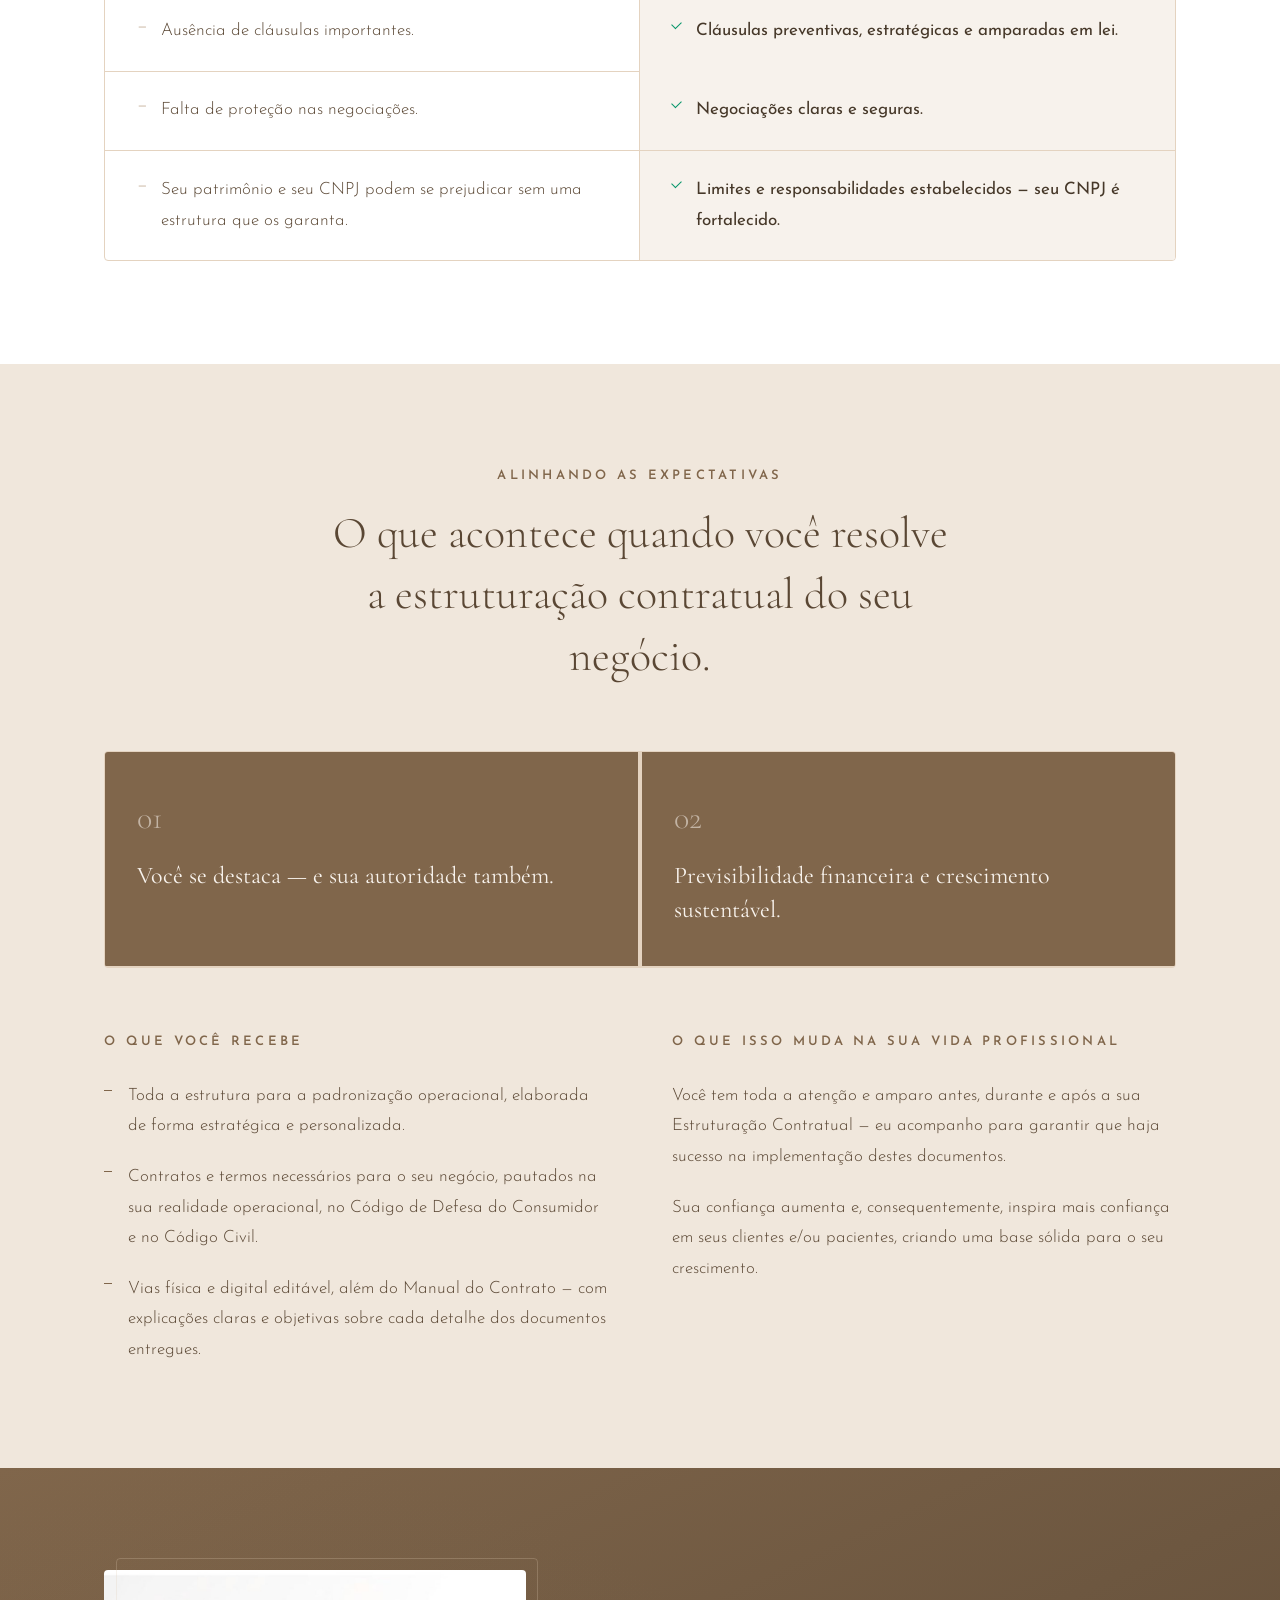
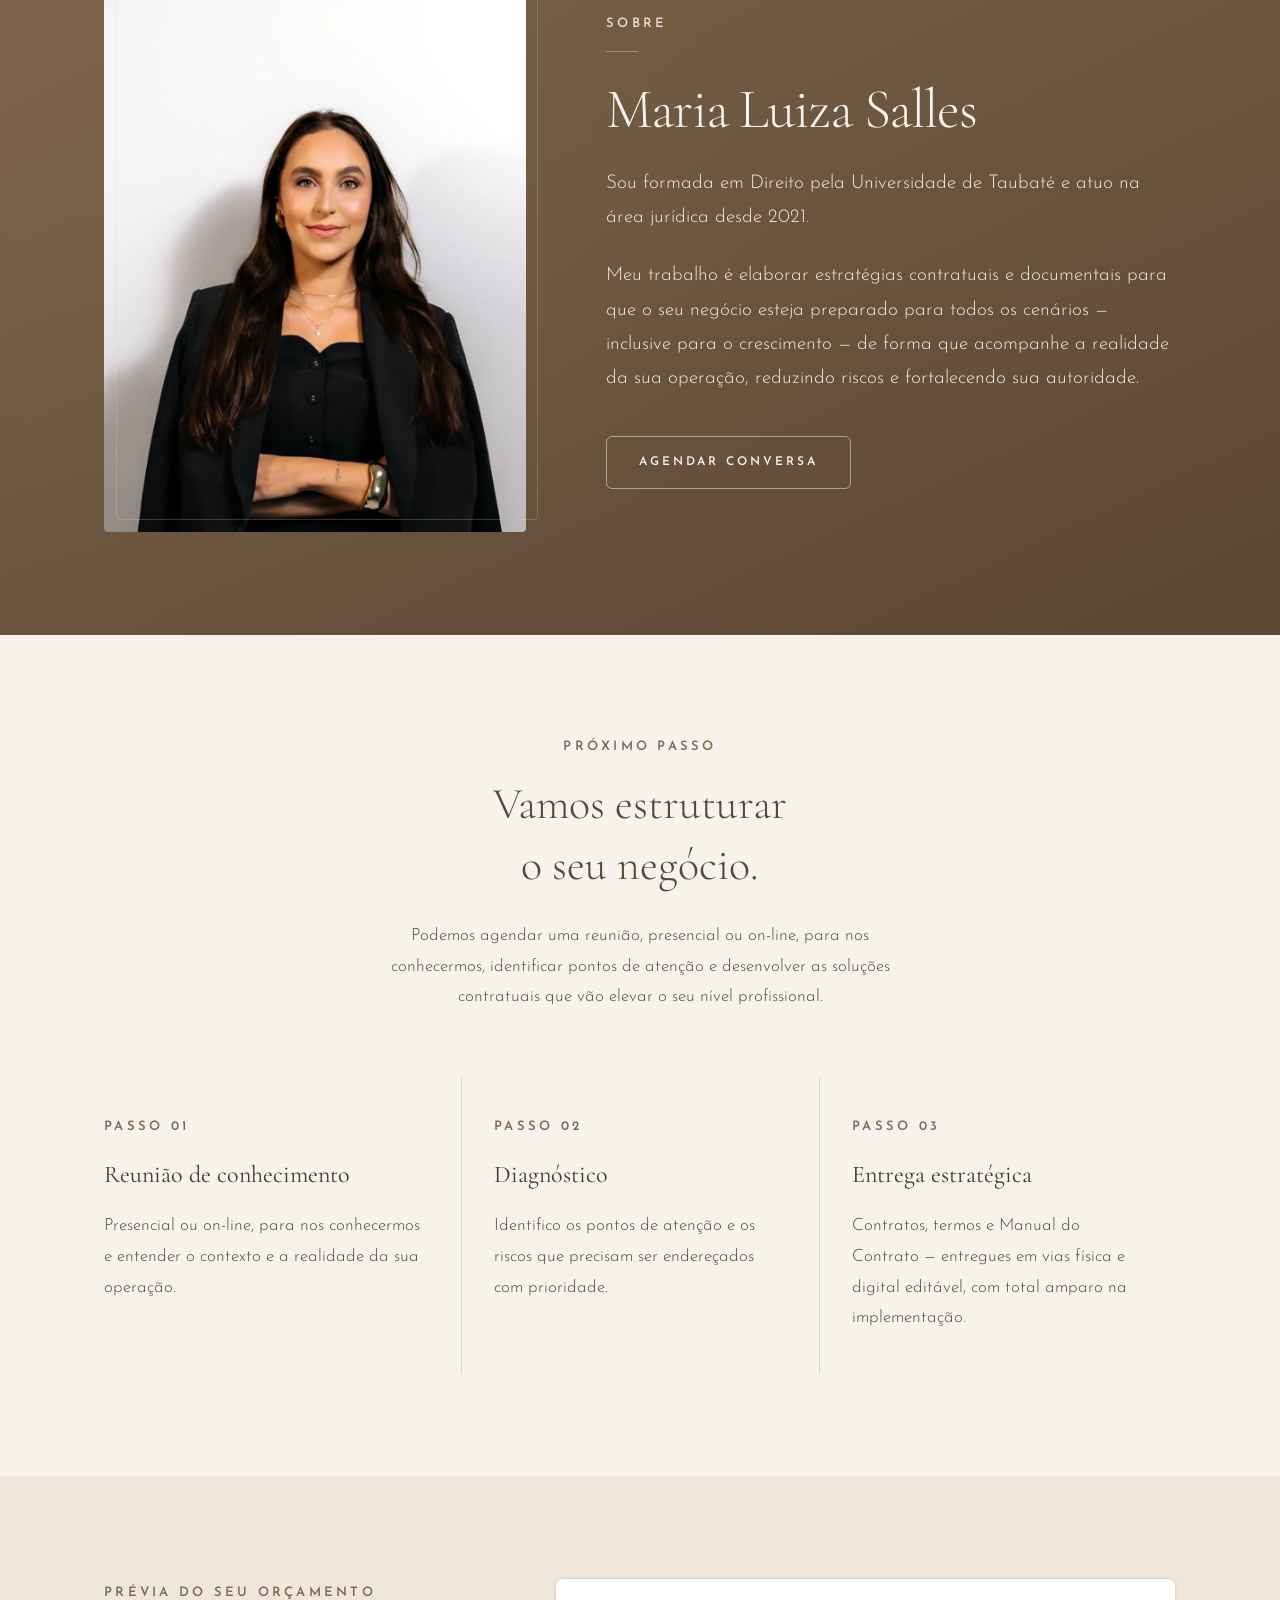
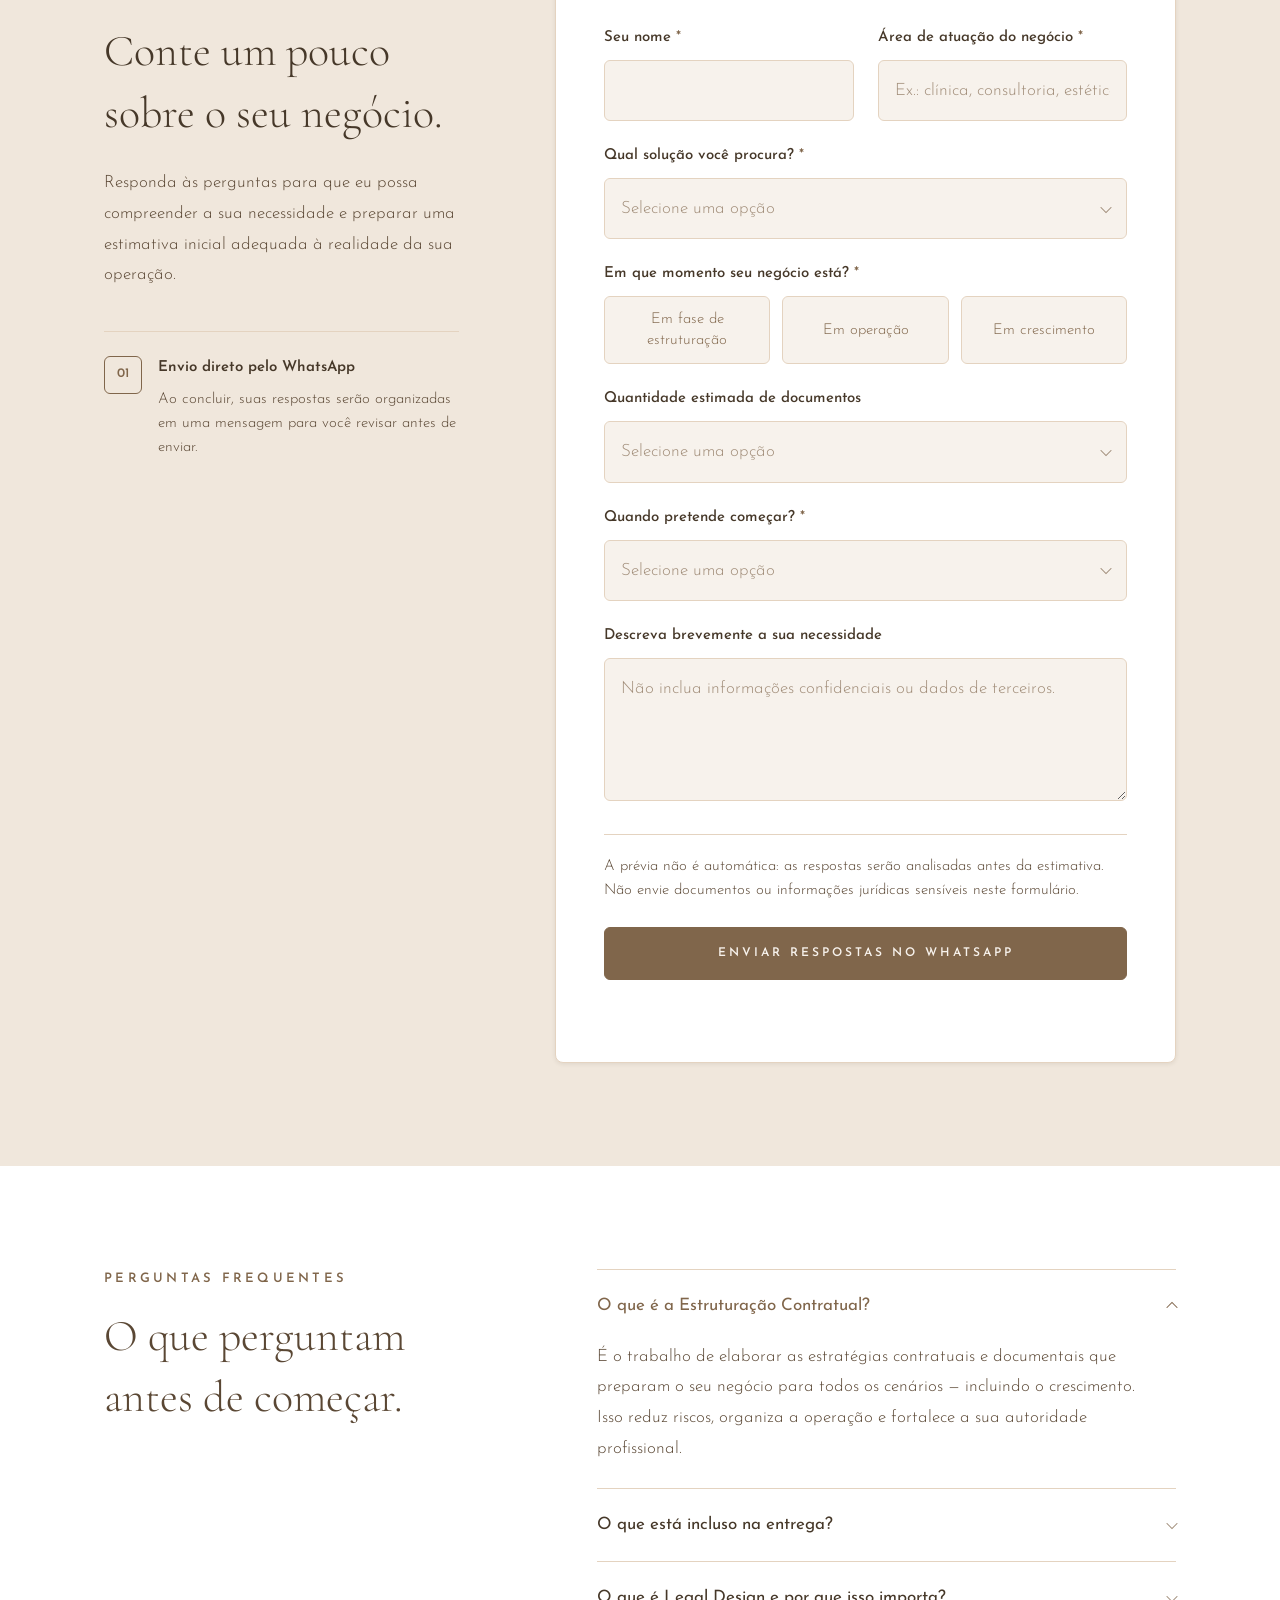
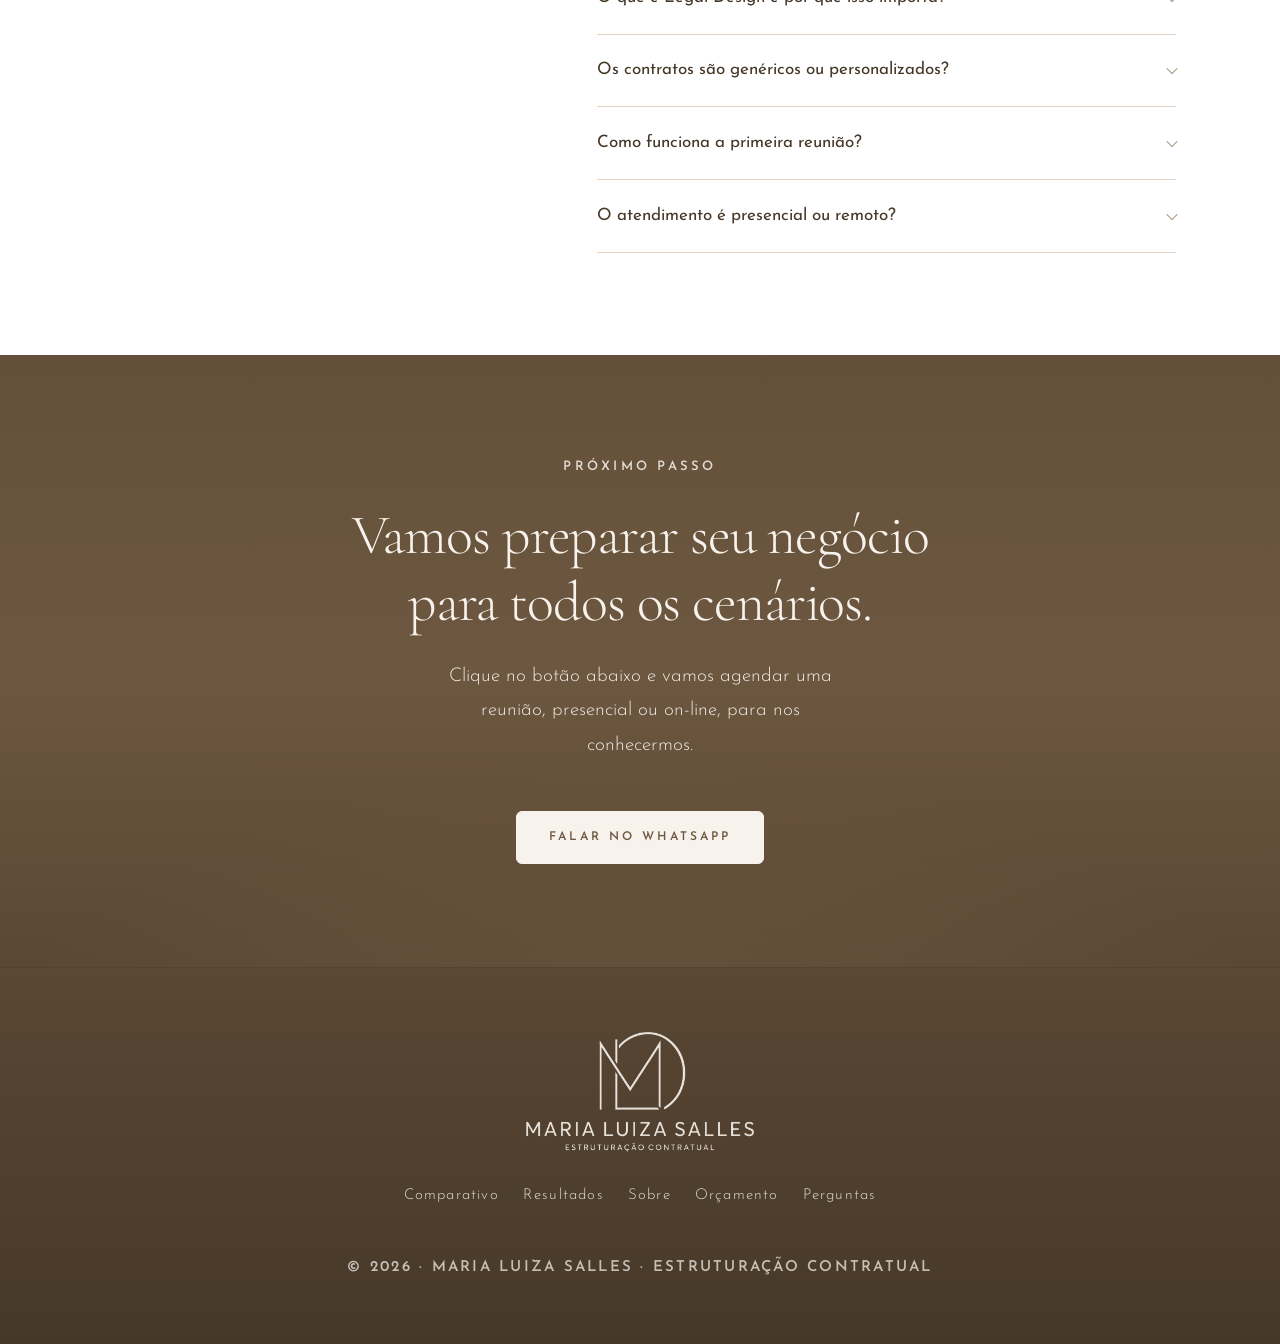
==== commit c2275c42: "Update favicon and apple-touch-icon images; modify index.html to reflect new versioning for cache ma" ====
--- a/index.html
+++ b/index.html
@@ -15,10 +15,10 @@
     <meta name="theme-color" content="#64503A">
     <link rel="canonical" href="https://lsgustavo.github.io/MLS-Landing/">
 
-    <!-- Favicon -->
-    <link rel="icon" href="./favicon.ico" sizes="any">
-    <link rel="icon" type="image/png" sizes="32x32" href="./assets/img/favicon-32.png">
-    <link rel="apple-touch-icon" sizes="180x180" href="./apple-touch-icon.png">
+    <!-- Favicon — PNG circular (cantos transparentes); ICO como fallback -->
+    <link rel="icon" type="image/png" sizes="32x32" href="./assets/img/favicon-32.png?v=3">
+    <link rel="icon" href="./favicon.ico?v=3" sizes="any">
+    <link rel="apple-touch-icon" sizes="180x180" href="./apple-touch-icon.png?v=3">
 
     <!-- Open Graph -->
     <meta property="og:type" content="website">
--- a/css/sections.css
+++ b/css/sections.css
@@ -429,8 +429,8 @@
   top: calc(var(--space-6) + 5px);
   width: 9px;
   height: 6px;
-  border-left: 1.5px solid var(--color-primary);
-  border-bottom: 1.5px solid var(--color-primary);
+  border-left: 1.5px solid #059669; /* emerald */
+  border-bottom: 1.5px solid #059669;
   transform: rotate(-45deg);
 }
 
